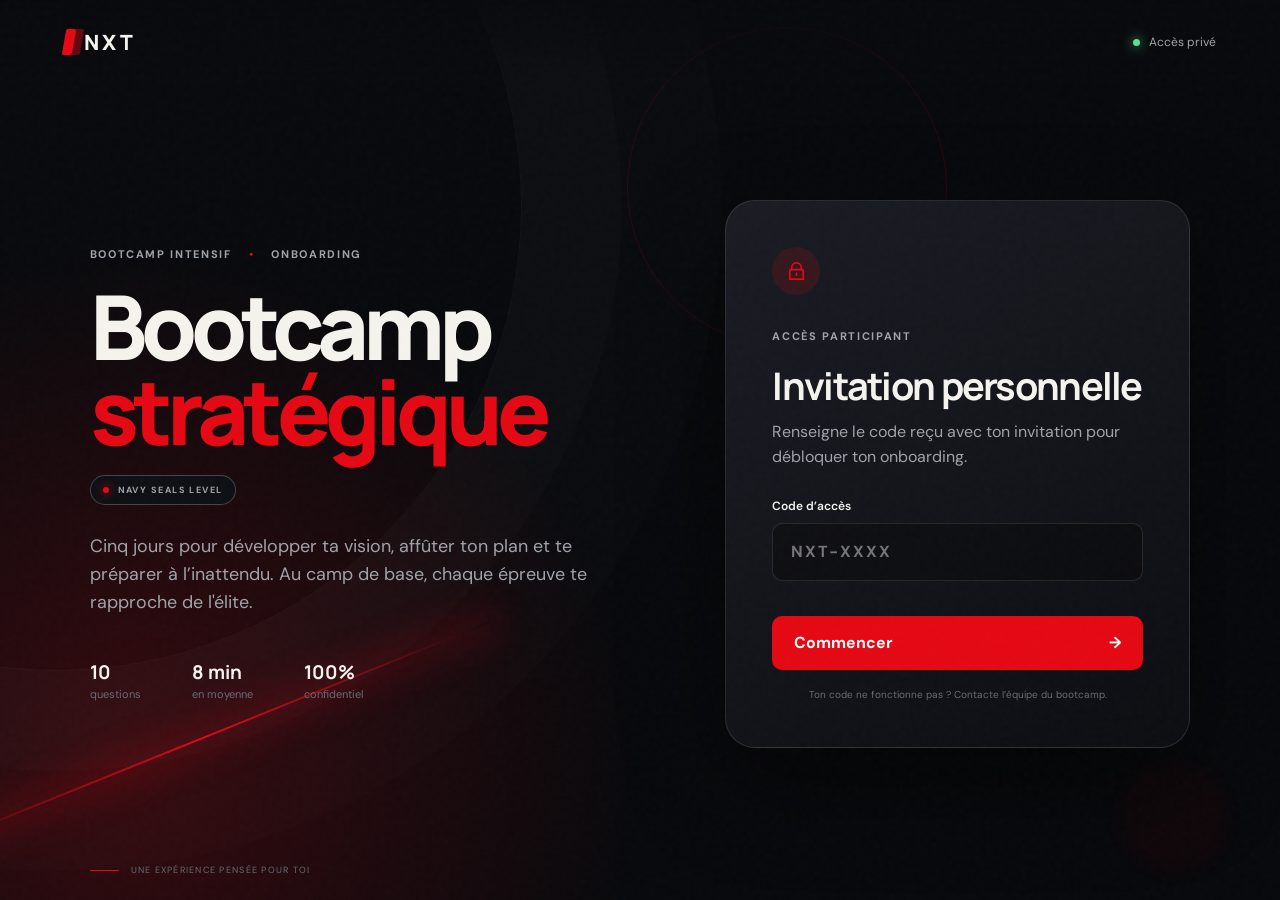
==== index.html @ 2647fe39 "Refresh homepage hero title" ====
<!doctype html>
<html lang="fr">
  <head>
    <meta charset="UTF-8" />
    <meta name="viewport" content="width=device-width, initial-scale=1.0" />
    <meta name="description" content="Onboarding du bootcamp NXT — prépare ton projet avant le grand saut." />
    <meta name="theme-color" content="#08090c" />
    <title>NXT — Bootcamp Onboarding</title>
    <link rel="preconnect" href="https://fonts.googleapis.com" />
    <link rel="preconnect" href="https://fonts.gstatic.com" crossorigin />
    <link href="https://fonts.googleapis.com/css2?family=DM+Sans:wght@400;500;600;700&family=Manrope:wght@600;700;800&display=swap" rel="stylesheet" />
    <link rel="stylesheet" href="styles.css?v=17" />
  </head>
  <body>
    <div class="grain" aria-hidden="true"></div>

    <header class="site-header">
      <a class="brand" href="#home" aria-label="NXT, retour à l’accueil">
        <span class="brand__symbol" aria-hidden="true"></span>
        <span>NXT</span>
      </a>
      <div class="header-status">
        <span class="header-status__dot" aria-hidden="true"></span>
        <span>Accès privé</span>
      </div>
    </header>

    <main>
      <section class="hero" id="home" aria-labelledby="hero-title">
        <div class="hero__halo hero__halo--one" aria-hidden="true"></div>
        <div class="hero__halo hero__halo--two" aria-hidden="true"></div>
        <div class="hero__line" aria-hidden="true"></div>

        <div class="hero__content">
          <div class="hero__copy">
            <p class="eyebrow"><span>Bootcamp intensif</span><span>Onboarding</span></p>
            <h1 id="hero-title">Bootcamp<br /><em>stratégique</em></h1>
            <div class="hero__badge" aria-label="Niveau Navy SEALs">
              <span aria-hidden="true"></span>
              Navy SEALs level
            </div>
            <p class="hero__lead">
              Cinq jours pour développer ta vision, affûter ton plan et te préparer à l’inattendu. Au camp de base, chaque épreuve te rapproche de l'élite.
            </p>
            <div class="hero__facts" aria-label="Informations sur le questionnaire">
              <div><strong id="hero-question-count">10</strong><span>questions</span></div>
              <div><strong>8 min</strong><span>en moyenne</span></div>
              <div><strong>100%</strong><span>confidentiel</span></div>
            </div>
          </div>

          <aside class="access-card">
            <div class="access-card__icon" aria-hidden="true">
              <svg viewBox="0 0 24 24" fill="none">
                <path d="M7 10V8a5 5 0 0 1 10 0v2M6 10h12a1 1 0 0 1 1 1v9H5v-9a1 1 0 0 1 1-1Z" stroke="currentColor" stroke-width="1.7" />
                <path d="M12 14v2" stroke="currentColor" stroke-width="1.7" stroke-linecap="round" />
              </svg>
            </div>
            <p class="eyebrow">Accès participant</p>
            <h2>Invitation personnelle</h2>
            <p>Renseigne le code reçu avec ton invitation pour débloquer ton onboarding.</p>

            <form id="access-form" novalidate>
              <label class="field-label" for="access-code">Code d’accès</label>
              <div class="code-field">
                <input id="access-code" name="code" type="text" autocomplete="one-time-code" placeholder="NXT-XXXX" maxlength="64" required />
                <span class="code-field__check" aria-hidden="true">✓</span>
              </div>
              <p class="field-error" id="access-error" role="alert"></p>
              <button class="button button--primary button--wide" type="submit">
                <span>Commencer</span><span aria-hidden="true">→</span>
              </button>
            </form>
            <p class="access-card__note">Ton code ne fonctionne pas ? Contacte l’équipe du bootcamp.</p>
          </aside>
        </div>

        <div class="hero__footer" aria-hidden="true"><span></span>Une expérience pensée pour toi</div>
      </section>

    </main>

    <script src="app.js?v=10" defer></script>
  </body>
</html>
---- styles.css ----
:root {
  /* PALETTE — modifie uniquement ces tokens pour recolorer tout le site */
  --color-background: #08090c;
  --color-background-soft: #0e1014;
  --color-surface: #15171c;
  --color-surface-raised: #1b1e24;
  --color-surface-glass: rgba(24, 26, 32, 0.82);
  --color-text: #f5f3ee;
  --color-text-muted: #a1a3aa;
  --color-text-dim: #686b73;
  --color-border: rgba(255, 255, 255, 0.11);
  --color-border-strong: rgba(255, 255, 255, 0.22);
  --color-input-background: #111318;
  --color-input-border: #363a43;
  --color-input-border-hover: #505560;
  --color-accent: #e50914;
  --color-accent-bright: #ff2f3a;
  --color-accent-soft: rgba(229, 9, 20, 0.14);
  --color-success: #5be094;
  --color-error: #ff6b73;
  --color-white: #ffffff;
  --color-black: #000000;

  --font-display: "Manrope", "Arial Black", sans-serif;
  --font-body: "DM Sans", Arial, sans-serif;
  --radius-small: 10px;
  --radius-medium: 20px;
  --radius-large: 30px;
  --shadow-card: 0 35px 100px rgba(0, 0, 0, 0.48);
  --ease: 220ms cubic-bezier(0.2, 0.8, 0.2, 1);
}

* { box-sizing: border-box; }
html { scroll-behavior: smooth; background: var(--color-background); color-scheme: dark; }
body { margin: 0; min-width: 320px; min-height: 100vh; overflow-x: hidden; background: var(--color-background); color: var(--color-text); font-family: var(--font-body); -webkit-font-smoothing: antialiased; }
button, input, textarea { font: inherit; }
button { color: inherit; }
[hidden] { display: none !important; }

.grain { position: fixed; inset: 0; z-index: 50; pointer-events: none; opacity: 0.025; background-image: url("data:image/svg+xml,%3Csvg viewBox='0 0 180 180' xmlns='http://www.w3.org/2000/svg'%3E%3Cfilter id='n'%3E%3CfeTurbulence type='fractalNoise' baseFrequency='.85' numOctaves='4' stitchTiles='stitch'/%3E%3C/filter%3E%3Crect width='100%25' height='100%25' filter='url(%23n)' opacity='.85'/%3E%3C/svg%3E"); }

.site-header { position: fixed; z-index: 40; top: 0; left: 0; width: 100%; height: 84px; padding: 0 clamp(22px, 5vw, 72px); display: flex; align-items: center; justify-content: space-between; background: linear-gradient(to bottom, rgba(8, 9, 12, 0.92), transparent); pointer-events: none; }
.site-header > * { pointer-events: auto; }
.brand { display: flex; align-items: center; gap: 10px; color: var(--color-text); text-decoration: none; font: 800 21px/1 var(--font-display); letter-spacing: 0.15em; }
.brand__symbol { width: 10px; height: 26px; display: block; border-radius: 2px; background: var(--color-accent); transform: skew(-10deg); box-shadow: 8px 0 0 rgba(229, 9, 20, 0.4); }
.header-status { display: flex; align-items: center; gap: 9px; color: var(--color-text-muted); font-size: 12px; }
.header-status__dot { width: 7px; height: 7px; border-radius: 50%; background: var(--color-success); box-shadow: 0 0 12px var(--color-success); }

.hero { position: relative; min-height: 100vh; padding: 118px clamp(24px, 7vw, 110px) 70px; display: grid; align-items: center; overflow: hidden; isolation: isolate; background: radial-gradient(circle at 10% 85%, rgba(229, 9, 20, 0.2), transparent 37%), linear-gradient(110deg, #090a0d 0%, var(--color-background) 70%); }
.hero::before { content: ""; position: absolute; z-index: -1; width: min(75vw, 930px); aspect-ratio: 1; left: -32vw; top: -29%; border: 1px solid rgba(255,255,255,.045); border-radius: 50%; box-shadow: 0 0 0 100px rgba(255,255,255,.011), 0 0 0 200px rgba(255,255,255,.007); }
.hero__content { width: 100%; display: grid; grid-template-columns: minmax(0, 1.2fr) minmax(350px, 465px); align-items: center; gap: clamp(48px, 9vw, 150px); }
.hero__copy, .access-card { position: relative; z-index: 2; }
.hero__copy { max-width: 770px; }
.eyebrow { display: flex; align-items: center; gap: 17px; margin: 0 0 22px; color: var(--color-text-muted); font-size: 11px; font-weight: 700; letter-spacing: .15em; text-transform: uppercase; }
.eyebrow span + span::before { content: "•"; margin-right: 17px; color: var(--color-accent); }
h1, h2, h3, p { margin-top: 0; }
.hero h1 { margin-bottom: 27px; font: 800 clamp(54px, 7vw, 102px)/.95 var(--font-display); letter-spacing: -.067em; }
.hero h1 em, .questionnaire__intro h2 em { color: var(--color-accent); font-style: normal; }
.hero__badge { width: fit-content; margin: -5px 0 28px; padding: 8px 12px; display: flex; align-items: center; gap: 9px; border: 1px solid var(--color-border-strong); border-radius: 999px; background: var(--color-background-soft); color: var(--color-text-muted); font-size: 9px; font-weight: 700; letter-spacing: .16em; text-transform: uppercase; }
.hero__badge span { width: 6px; height: 6px; border-radius: 50%; background: var(--color-accent); box-shadow: 0 0 10px var(--color-accent); }
.hero__lead { max-width: 600px; margin-bottom: 46px; color: var(--color-text-muted); font-size: clamp(17px, 1.4vw, 21px); line-height: 1.55; }
.hero__facts { display: flex; gap: clamp(28px, 4vw, 60px); }
.hero__facts div { display: grid; gap: 5px; }
.hero__facts strong { font: 700 19px/1 var(--font-display); }
.hero__facts span { color: var(--color-text-dim); font-size: 11px; }
.hero__line { position: absolute; z-index: -1; left: -8%; bottom: 18%; width: 48vw; height: 2px; background: linear-gradient(90deg, transparent, var(--color-accent), transparent); transform: rotate(-22deg); box-shadow: 0 0 38px 8px rgba(229, 9, 20, .28); }
.hero__halo { position: absolute; z-index: -1; border-radius: 50%; pointer-events: none; }
.hero__halo--one { width: 320px; height: 320px; right: 26%; top: 3%; border: 1px solid rgba(229,9,20,.14); }
.hero__halo--two { width: 110px; height: 110px; right: 4%; bottom: 3%; background: rgba(229,9,20,.04); filter: blur(8px); }
.hero__footer { position: absolute; bottom: 24px; left: clamp(24px, 7vw, 110px); display: flex; align-items: center; gap: 12px; color: var(--color-text-dim); font-size: 9px; letter-spacing: .14em; text-transform: uppercase; }
.hero__footer span { width: 29px; height: 1px; background: var(--color-accent); }

.access-card { padding: clamp(30px, 4vw, 46px); border: 1px solid var(--color-border); border-radius: var(--radius-large); background: linear-gradient(145deg, rgba(29,31,38,.91), rgba(14,15,19,.89)); box-shadow: var(--shadow-card); backdrop-filter: blur(22px); }
.access-card__icon { width: 48px; height: 48px; margin-bottom: 34px; display: grid; place-items: center; border-radius: 50%; color: var(--color-accent); background: var(--color-accent-soft); }
.access-card__icon svg { width: 23px; }
.access-card h2 { margin-bottom: 13px; font: 700 clamp(28px, 3vw, 38px)/1.1 var(--font-display); letter-spacing: -.045em; }
.access-card > p:not(.eyebrow, .access-card__note) { margin-bottom: 28px; color: var(--color-text-muted); line-height: 1.55; }
.access-card__note { margin: 18px 0 0; color: var(--color-text-dim); font-size: 10px; text-align: center; }
.field-label { display: block; margin-bottom: 9px; color: var(--color-text); font-size: 12px; font-weight: 600; }
.code-field { position: relative; }
.code-field input { width: 100%; height: 58px; padding: 0 52px 0 18px; border: 1px solid var(--color-border); outline: 0; border-radius: var(--radius-small); background: rgba(0,0,0,.24); color: var(--color-text); font-weight: 700; letter-spacing: .12em; text-transform: uppercase; transition: border var(--ease), box-shadow var(--ease); }
.code-field input:focus { border-color: var(--color-border-strong); box-shadow: 0 0 0 4px rgba(255,255,255,.035); }
.code-field input.is-valid { border-color: var(--color-success); }
.code-field input.is-invalid { border-color: var(--color-error); }
.code-field__check { position: absolute; right: 18px; top: 18px; color: var(--color-success); opacity: 0; transition: opacity var(--ease); }
.code-field input.is-valid + .code-field__check { opacity: 1; }
.field-error { min-height: 19px; margin: 7px 0 9px; color: var(--color-error); font-size: 11px; }
.field-error.is-success { color: var(--color-success); }

.button { min-height: 54px; padding: 0 22px; display: inline-flex; align-items: center; justify-content: center; gap: 36px; border: 0; border-radius: var(--radius-small); cursor: pointer; color: inherit; text-decoration: none; font-weight: 700; transition: background var(--ease), transform var(--ease), opacity var(--ease); }
.button:hover { transform: translateY(-2px); }
.button:active { transform: translateY(0); }
.button:disabled { cursor: wait; opacity: .58; transform: none; }
.button--primary { background: var(--color-accent); color: var(--color-white); }
.button--primary:hover { background: var(--color-accent-bright); }
.button--wide { width: 100%; justify-content: space-between; }
.button--ghost { border: 1px solid var(--color-border); background: transparent; }
.button--ghost:hover { background: var(--color-surface-raised); }

.questionnaire { display: grid; grid-template-columns: minmax(330px, 34%) 1fr; align-items: stretch; border-top: 1px solid var(--color-border); background: var(--color-background); }
.questionnaire-page .questionnaire { padding-top: 84px; border-top: 0; }
.questionnaire__rail { padding: clamp(78px, 8vw, 118px) clamp(34px, 6vw, 88px); border-right: 1px solid var(--color-border); background: radial-gradient(circle at 0 4%, rgba(229,9,20,.3), transparent 38%), var(--color-background-soft); }
.rail-sticky { position: sticky; top: 104px; }
.rail-sticky h1, .rail-sticky h2 { margin-bottom: 23px; font: 800 clamp(42px, 4.8vw, 69px)/1 var(--font-display); letter-spacing: -.06em; }
.rail-sticky__intro { max-width: 400px; color: var(--color-text-muted); line-height: 1.65; }
.progress-block { margin: 52px 0; }
.progress-block__meta { display: flex; justify-content: space-between; color: var(--color-text-muted); font-size: 11px; }
.progress-block__meta strong { color: var(--color-text); }
.progress-track { height: 2px; margin: 18px 0 10px; overflow: hidden; background: var(--color-border); }
.progress-track span { display: block; width: 0; height: 100%; background: var(--color-accent); transition: width 400ms ease; }
.progress-block small { color: var(--color-text-dim); }
blockquote { max-width: 340px; margin: 0; padding-top: 28px; border-top: 1px solid var(--color-border); color: var(--color-text); font: 600 14px/1.55 var(--font-display); }
blockquote::first-letter { color: var(--color-accent); }

.questionnaire__content { min-width: 0; padding: clamp(78px, 8vw, 118px) clamp(28px, 8vw, 118px) 120px; }
.questionnaire__intro { max-width: 800px; margin-bottom: clamp(74px, 9vw, 125px); }
.questionnaire__intro h2 { margin-bottom: 22px; font: 800 clamp(43px, 5vw, 72px)/1.04 var(--font-display); letter-spacing: -.06em; }
.questionnaire__intro > p:not(.eyebrow) { max-width: 660px; margin: 0; color: var(--color-text-muted); font-size: 17px; line-height: 1.66; }
.question-form, .question-list { display: grid; gap: 0; }
.question-card { padding: 12px 0 clamp(74px, 9vw, 118px); margin-bottom: clamp(68px, 8vw, 108px); border: 0; border-bottom: 1px solid var(--color-border); border-radius: 0; background: transparent; box-shadow: none; transition: border var(--ease), transform var(--ease); }
.question-card:focus-within { border-bottom-color: rgba(229,9,20,.55); }
.question-card.is-invalid { border-bottom-color: var(--color-error); animation: shake 280ms ease; }
@keyframes shake { 25% { transform: translateX(-5px); } 75% { transform: translateX(5px); } }
.question-card__header { margin-bottom: 18px; display: flex; align-items: center; justify-content: space-between; }
.question-number { color: var(--color-accent); font: 700 12px/1 var(--font-display); letter-spacing: .14em; }
.question-state { width: 25px; height: 25px; display: grid; place-items: center; border-radius: 50%; background: rgba(91,224,148,.1); color: var(--color-success); font-size: 11px; opacity: 0; transform: scale(.7); transition: opacity var(--ease), transform var(--ease); }
.question-card.is-complete .question-state { opacity: 1; transform: scale(1); }
.question-title { display: block; max-width: 780px; margin-bottom: 11px; color: var(--color-text); font: 700 clamp(25px, 3vw, 37px)/1.18 var(--font-display); letter-spacing: -.042em; }
.question-helper { margin-bottom: 24px; color: var(--color-text-muted); font-size: 13px; line-height: 1.55; }
.answer-input { width: 100%; min-height: 120px; padding: 18px 0; resize: vertical; border: 0; border-bottom: 1px solid var(--color-border-strong); outline: 0; background: transparent; color: var(--color-text); font-size: clamp(17px, 1.8vw, 22px); line-height: 1.5; transition: border var(--ease); }
.answer-input::placeholder { color: var(--color-text-dim); }
.answer-input:focus { border-color: var(--color-accent); }
.answer-meta { min-height: 21px; margin-top: 8px; display: flex; justify-content: space-between; gap: 20px; color: var(--color-text-dim); font-size: 10px; }
.answer-error { color: var(--color-error); }
.character-count { margin-left: auto; white-space: nowrap; }

.submit-card { margin-top: 6px; padding: clamp(50px, 6vw, 78px) 0 0; display: flex; align-items: flex-end; justify-content: space-between; gap: 42px; border-top: 1px solid var(--color-border); background: transparent; }
.submit-card h3 { margin-bottom: 10px; font: 700 clamp(28px, 3.2vw, 42px)/1.12 var(--font-display); letter-spacing: -.045em; }
.submit-card > div > p:not(.eyebrow) { max-width: 500px; margin: 0; color: var(--color-text-muted); line-height: 1.55; }
.submit-card .button { flex: 0 0 auto; }
.submit-error { min-height: 20px; margin: -8px 0 0; color: var(--color-error); font-size: 12px; }
.loading-state { min-height: 250px; display: grid; place-items: center; align-content: center; gap: 16px; color: var(--color-text-muted); }
.loading-state span { width: 34px; height: 34px; border: 2px solid var(--color-border); border-top-color: var(--color-accent); border-radius: 50%; animation: spin 800ms linear infinite; }
.loading-state p { margin: 0; font-size: 12px; }
@keyframes spin { to { transform: rotate(360deg); } }

/* Questionnaire simple : une question, puis son champ bordé */
.questionnaire--simple { display: block; min-height: 100vh; }
.questionnaire--simple .questionnaire__content { width: min(860px, 100%); margin: 0 auto; padding: clamp(80px, 10vw, 130px) 24px 110px; }
.simple-progress { margin-bottom: clamp(72px, 10vw, 110px); }
.simple-progress h1 { margin: 0 0 16px; font: 700 clamp(34px, 4vw, 48px)/1.1 var(--font-display); letter-spacing: -.045em; }
.simple-progress > p { max-width: 650px; margin: 0; color: var(--color-text-muted); font-size: 15px; line-height: 1.6; }
.simple-progress > div { display: flex; justify-content: space-between; color: var(--color-text-muted); font-size: 11px; }
.simple-progress .progress-track { display: block; margin-top: 15px; }
.questionnaire--simple .question-card { padding: 0; margin: 0 0 clamp(54px, 7vw, 76px); border: 0; }
.questionnaire--simple .question-card:focus-within { border: 0; }
.questionnaire--simple .question-title { margin-bottom: 18px; font-size: clamp(22px, 2.5vw, 30px); line-height: 1.25; }
.questionnaire--simple .question-helper { max-width: 680px; margin: -8px 0 18px; color: var(--color-text-muted); font-size: 14px; line-height: 1.55; }
.questionnaire--simple .answer-input { min-height: 150px; padding: 18px; border: 1px solid var(--color-input-border); border-radius: var(--radius-small); background: var(--color-input-background); font-size: 17px; transition: border-color var(--ease), background var(--ease), box-shadow var(--ease); }
.questionnaire--simple .answer-input:hover { border-color: var(--color-input-border-hover); }
.questionnaire--simple .answer-input:focus { border-color: var(--color-accent); box-shadow: 0 0 0 3px var(--color-accent-soft); }
.questionnaire--simple .question-card.is-complete .answer-input { border-color: rgba(91,224,148,.38); }
.questionnaire--simple .question-card.is-invalid .answer-input { border-color: var(--color-error); }
.questionnaire--simple .answer-error { display: block; min-height: 18px; margin-top: 7px; color: var(--color-error); font-size: 11px; }
.simple-submit { padding-top: 12px; display: flex; justify-content: space-between; gap: 14px; }
.simple-submit .button { justify-content: space-between; }
.simple-submit .button--primary { min-width: 245px; }
.save-status { min-height: 18px; margin: 12px 0 0; color: var(--color-success); font-size: 12px; }

.success { min-height: 100vh; padding: 120px 24px 70px; display: grid; place-items: center; text-align: center; background: radial-gradient(circle at 50% 45%, rgba(229,9,20,.18), transparent 35%), var(--color-background); }
.success__content { width: min(680px, 100%); }
.success__content > .eyebrow { justify-content: center; }
.success__check { width: 100px; height: 100px; margin: 0 auto 34px; display: grid; place-items: center; border: 1px solid rgba(229,9,20,.5); border-radius: 50%; box-shadow: 0 0 55px rgba(229,9,20,.2), inset 0 0 30px rgba(229,9,20,.08); }
.success__check span { width: 52px; height: 52px; display: grid; place-items: center; border-radius: 50%; background: var(--color-accent); font-size: 24px; }
.success h2 { margin-bottom: 20px; font: 800 clamp(52px, 7vw, 88px)/1 var(--font-display); letter-spacing: -.065em; }
.success__content > p:not(.eyebrow) { max-width: 580px; margin: 0 auto 34px; color: var(--color-text-muted); font-size: 17px; line-height: 1.65; }
.success__meta { width: min(480px, 100%); margin: 0 auto 34px; padding: 20px; display: grid; grid-template-columns: 1fr 1fr; border: 1px solid var(--color-border); border-radius: var(--radius-medium); background: var(--color-surface-glass); }
.success__meta div { display: grid; gap: 7px; }
.success__meta div + div { border-left: 1px solid var(--color-border); }
.success__meta span { color: var(--color-text-dim); font-size: 10px; letter-spacing: .1em; text-transform: uppercase; }
.success__meta strong { font-size: 14px; }

/* Page éditoriale post-questionnaire */
.experience-page { background: #07080a; }
.experience-header { background: linear-gradient(to bottom, rgba(7,8,10,.94), transparent); }
.experience { overflow: hidden; }
.experience-hero { position: relative; min-height: 100vh; padding: 130px clamp(24px, 9vw, 145px) 90px; display: flex; align-items: center; isolation: isolate; background: radial-gradient(circle at 78% 28%, rgba(229,9,20,.12), transparent 25%), linear-gradient(125deg, #0b0d11 0%, #07080a 58%, #100809 100%); }
.experience-grid { position: absolute; z-index: -2; inset: 0; opacity: .2; background-image: linear-gradient(rgba(255,255,255,.04) 1px, transparent 1px), linear-gradient(90deg, rgba(255,255,255,.04) 1px, transparent 1px); background-size: 72px 72px; mask-image: linear-gradient(to bottom, black, transparent 90%); }
.experience-orb { position: absolute; z-index: -1; border-radius: 50%; filter: blur(2px); animation: float-orb 9s ease-in-out infinite alternate; }
.experience-orb--one { width: min(50vw, 700px); height: min(50vw, 700px); right: -10%; top: 3%; border: 1px solid rgba(229,9,20,.25); box-shadow: inset 0 0 120px rgba(229,9,20,.08), 0 0 120px rgba(229,9,20,.06); }
.experience-orb--two { width: 230px; height: 230px; right: 33%; bottom: 8%; background: radial-gradient(circle at 35% 30%, rgba(255,255,255,.09), rgba(229,9,20,.11) 45%, transparent 70%); filter: blur(12px); animation-delay: -3s; }
@keyframes float-orb { from { transform: translate3d(0,-10px,0) scale(.98); } to { transform: translate3d(-22px,24px,0) scale(1.04); } }
.experience-hero__content { position: relative; z-index: 2; max-width: 950px; }
.experience-hero h1 { margin: 0 0 34px; font: 800 clamp(68px, 10vw, 150px)/.85 var(--font-display); letter-spacing: -.078em; }
.experience-hero h1 em { color: var(--color-accent); font-style: normal; }
.experience-hero__content > p:last-child { max-width: 580px; margin: 0; color: var(--color-text-muted); font-size: clamp(17px, 1.6vw, 22px); line-height: 1.6; }
.experience-scroll { position: absolute; bottom: 34px; left: clamp(24px, 9vw, 145px); display: flex; align-items: center; gap: 13px; color: var(--color-text-dim); font-size: 9px; letter-spacing: .15em; text-transform: uppercase; }
.experience-scroll span { width: 34px; height: 1px; background: var(--color-accent); }

.story-section { padding: clamp(100px, 13vw, 190px) clamp(24px, 9vw, 145px); display: grid; grid-template-columns: minmax(180px, .6fr) minmax(0, 1.45fr); gap: clamp(50px, 10vw, 170px); background: var(--color-background); }
.story-kicker { padding-top: 13px; color: var(--color-accent); font-size: 11px; font-weight: 700; letter-spacing: .16em; text-transform: uppercase; }
.story-copy { max-width: 820px; }
.story-copy p { color: var(--color-text-muted); font-size: clamp(17px, 1.6vw, 21px); line-height: 1.75; }
.story-copy .story-lead { color: var(--color-text); font: 600 clamp(29px, 3.3vw, 49px)/1.28 var(--font-display); letter-spacing: -.04em; }

.criteria-section, .outcomes-section { position: relative; padding: clamp(100px, 13vw, 190px) clamp(24px, 9vw, 145px); background: linear-gradient(135deg, #0d0f13, #090a0d); isolation: isolate; }
.criteria-section { display: grid; grid-template-columns: minmax(280px, .82fr) minmax(0, 1.18fr); align-items: center; gap: clamp(50px, 9vw, 145px); }
.criteria-glow { position: absolute; z-index: -1; width: 600px; height: 600px; left: -180px; top: 5%; border-radius: 50%; background: rgba(229,9,20,.12); filter: blur(110px); }
.section-heading h2 { margin: 0; font: 800 clamp(47px, 6vw, 86px)/.98 var(--font-display); letter-spacing: -.065em; }
.criteria-list { display: grid; gap: 14px; perspective: 900px; }
.glass-row { min-height: 125px; padding: 28px 32px; display: grid; grid-template-columns: 50px 1fr; align-items: center; gap: 20px; border: 1px solid rgba(255,255,255,.13); border-radius: 20px; background: linear-gradient(135deg, rgba(255,255,255,.08), rgba(255,255,255,.025)); box-shadow: inset 0 1px 0 rgba(255,255,255,.08), 0 24px 70px rgba(0,0,0,.22); backdrop-filter: blur(20px); transition: transform 350ms ease, border 350ms ease, background 350ms ease; }
.glass-row:hover { transform: translateX(-8px) rotateY(-1deg); border-color: rgba(229,9,20,.45); background: linear-gradient(135deg, rgba(229,9,20,.1), rgba(255,255,255,.035)); }
.glass-row > span, .outcome-card > span { color: var(--color-accent); font: 700 11px/1 var(--font-display); letter-spacing: .13em; }
.glass-row p { margin: 0; color: var(--color-text-muted); font-size: clamp(17px, 1.6vw, 21px); line-height: 1.5; }
.glass-row strong { color: var(--color-text); }

.intensity-section { padding: clamp(100px, 13vw, 190px) clamp(24px, 9vw, 145px); display: grid; grid-template-columns: minmax(300px, .8fr) minmax(0, 1.2fr); align-items: center; gap: clamp(60px, 10vw, 160px); background: radial-gradient(circle at 15% 50%, rgba(229,9,20,.14), transparent 29%), var(--color-background); }
.intensity-number { display: flex; align-items: flex-end; justify-content: center; }
.intensity-number strong { color: var(--color-text); font: 800 clamp(190px, 27vw, 390px)/.68 var(--font-display); letter-spacing: -.12em; text-shadow: 0 0 100px rgba(229,9,20,.22); }
.intensity-number span { margin: 0 0 -4px 18px; color: var(--color-accent); font: 700 clamp(26px, 3vw, 45px)/1 var(--font-display); }
.intensity-copy h2 { margin-bottom: 27px; font: 700 clamp(39px, 4.5vw, 65px)/1.08 var(--font-display); letter-spacing: -.055em; }
.intensity-copy > p:not(.eyebrow) { max-width: 720px; color: var(--color-text-muted); font-size: 17px; line-height: 1.72; }

.focus-strip { padding: 31px clamp(24px, 7vw, 105px); display: flex; align-items: center; justify-content: center; gap: clamp(18px, 4vw, 65px); border-top: 1px solid var(--color-border); border-bottom: 1px solid var(--color-border); background: var(--color-background-soft); color: var(--color-text); font: 600 clamp(15px, 1.6vw, 21px)/1 var(--font-display); white-space: nowrap; }
.focus-strip i { width: 5px; height: 5px; border-radius: 50%; background: var(--color-accent); box-shadow: 0 0 14px var(--color-accent); }

.story-section--method { background: linear-gradient(180deg, var(--color-background), #0d0e12); }
.confidentiality-section { padding: clamp(90px, 12vw, 170px) clamp(24px, 12vw, 190px); background: #0d0e12; }
.confidentiality-card { position: relative; overflow: hidden; padding: clamp(40px, 7vw, 100px); border: 1px solid rgba(255,255,255,.15); border-radius: 34px; background: radial-gradient(circle at 90% 10%, rgba(229,9,20,.2), transparent 35%), linear-gradient(135deg, rgba(255,255,255,.08), rgba(255,255,255,.025)); box-shadow: inset 0 1px 0 rgba(255,255,255,.1), 0 40px 110px rgba(0,0,0,.33); backdrop-filter: blur(28px); }
.confidentiality-card::after { content: ""; position: absolute; width: 360px; height: 360px; right: -120px; bottom: -170px; border: 1px solid rgba(229,9,20,.3); border-radius: 50%; box-shadow: 0 0 0 70px rgba(229,9,20,.025); }
.confidentiality-card__icon { width: 54px; height: 54px; margin-bottom: 43px; display: grid; place-items: center; border-radius: 50%; background: var(--color-accent-soft); color: var(--color-accent); }
.confidentiality-card__icon svg { width: 25px; }
.confidentiality-card h2 { position: relative; z-index: 1; max-width: 900px; margin-bottom: 30px; font: 700 clamp(42px, 5.6vw, 80px)/1.04 var(--font-display); letter-spacing: -.06em; }
.confidentiality-card h2 em { color: var(--color-accent); font-style: normal; }
.confidentiality-card > p:not(.eyebrow) { position: relative; z-index: 1; max-width: 780px; color: var(--color-text-muted); font-size: 17px; line-height: 1.72; }

.outcomes-section { background: var(--color-background); }
.outcomes-section > .section-heading { margin-bottom: clamp(60px, 9vw, 115px); }
.outcomes-grid { display: grid; grid-template-columns: repeat(2, 1fr); border-top: 1px solid var(--color-border); border-left: 1px solid var(--color-border); }
.outcome-card { min-height: 330px; padding: clamp(32px, 5vw, 66px); border-right: 1px solid var(--color-border); border-bottom: 1px solid var(--color-border); background: linear-gradient(145deg, rgba(255,255,255,.025), transparent); transition: background 350ms ease; }
.outcome-card:hover { background: linear-gradient(145deg, rgba(229,9,20,.09), rgba(255,255,255,.02)); }
.outcome-card h3 { max-width: 450px; margin: 50px 0 15px; font: 700 clamp(25px, 2.6vw, 38px)/1.15 var(--font-display); letter-spacing: -.04em; }
.outcome-card p { max-width: 500px; color: var(--color-text-muted); line-height: 1.65; }

.experience-final { min-height: 88vh; padding: 120px 24px; display: grid; place-items: center; text-align: center; background: radial-gradient(circle at 50% 55%, rgba(229,9,20,.2), transparent 35%), #07080a; }
.experience-final .eyebrow { justify-content: center; }
.experience-final h2 { margin: 0 0 45px; font: 800 clamp(58px, 9vw, 130px)/.92 var(--font-display); letter-spacing: -.075em; }
.experience-final .button { min-width: 220px; }

.reveal { opacity: 0; transform: translateY(28px); transition: opacity 850ms cubic-bezier(.2,.8,.2,1), transform 850ms cubic-bezier(.2,.8,.2,1); }
.reveal.is-visible { opacity: 1; transform: translateY(0); }

@media (max-width: 920px) {
  .hero__content { grid-template-columns: 1fr; }
  .hero__copy { margin: 0 auto; text-align: center; }
  .hero__lead { margin-left: auto; margin-right: auto; }
  .hero__facts { justify-content: center; }
  .access-card { width: min(500px, 100%); margin: 0 auto; }
  .hero__footer { display: none; }
  .questionnaire { grid-template-columns: 1fr; }
  .questionnaire__rail { padding: 80px clamp(28px, 8vw, 78px) 50px; border-right: 0; border-bottom: 1px solid var(--color-border); }
  .rail-sticky { position: static; }
  .rail-sticky h1 br, .rail-sticky h2 br { display: none; }
  .progress-block { margin: 34px 0 0; }
  blockquote { display: none; }
  .story-section, .criteria-section, .intensity-section { grid-template-columns: 1fr; }
  .story-kicker { padding: 0; }
  .criteria-section { align-items: start; }
  .intensity-number { justify-content: flex-start; margin-bottom: 30px; }
  .intensity-number strong { font-size: 240px; }
}

@media (max-width: 560px) {
  .site-header { height: 70px; padding: 0 20px; }
  .header-status span:last-child { display: none; }
  .hero { padding: 104px 20px 46px; }
  .hero__content { gap: 36px; }
  .hero h1 { font-size: 48px; }
  .hero__lead { margin-bottom: 30px; font-size: 16px; }
  .hero__facts { gap: 23px; }
  .hero__facts div:last-child { display: none; }
  .access-card { padding: 28px 22px; border-radius: 22px; }
  .access-card__icon { margin-bottom: 24px; }
  .questionnaire__rail { padding: 64px 20px 40px; }
  .rail-sticky h1, .rail-sticky h2 { font-size: 40px; }
  .questionnaire__content { padding: 58px 20px 80px; }
  .questionnaire__intro { margin-bottom: 58px; }
  .questionnaire__intro h2 { font-size: 41px; }
  .question-card { padding: 8px 0 64px; margin-bottom: 58px; }
  .question-title { font-size: 27px; }
  .answer-input { min-height: 105px; }
  .submit-card { align-items: stretch; flex-direction: column; }
  .submit-card .button { width: 100%; justify-content: space-between; }
  .success__meta { grid-template-columns: 1fr; gap: 18px; }
  .success__meta div + div { padding-top: 18px; border-top: 1px solid var(--color-border); border-left: 0; }
  .questionnaire--simple .questionnaire__content { padding: 64px 20px 80px; }
  .simple-progress { margin-bottom: 70px; }
  .questionnaire--simple .question-card { padding: 0; margin-bottom: 54px; }
  .questionnaire--simple .question-title { font-size: 22px; }
  .questionnaire--simple .answer-input { min-height: 135px; }
  .simple-submit { flex-direction: column; }
  .simple-submit .button { width: 100%; }
  .experience-hero { padding: 115px 20px 80px; }
  .experience-hero h1 { font-size: 67px; }
  .experience-orb--one { width: 520px; height: 520px; right: -65%; top: 9%; }
  .story-section, .criteria-section, .intensity-section, .outcomes-section { padding: 90px 20px; }
  .story-section, .criteria-section, .intensity-section { gap: 45px; }
  .story-copy .story-lead { font-size: 29px; }
  .section-heading h2 { font-size: 48px; }
  .glass-row { min-height: 110px; padding: 23px 20px; grid-template-columns: 36px 1fr; }
  .intensity-number { justify-content: flex-start; }
  .intensity-number strong { font-size: 180px; }
  .intensity-number span { font-size: 29px; }
  .intensity-copy h2 { font-size: 40px; }
  .focus-strip { overflow: hidden; justify-content: flex-start; gap: 17px; }
  .confidentiality-section { padding: 80px 20px; }
  .confidentiality-card { padding: 38px 25px; border-radius: 24px; }
  .confidentiality-card h2 { font-size: 40px; }
  .outcomes-grid { grid-template-columns: 1fr; }
  .outcome-card { min-height: 290px; }
  .experience-final h2 { font-size: 58px; }
}

/* Variante éditoriale sobre de la présentation */
.experience-page { background: var(--color-background); }
.experience-page .experience-header { border-bottom: 0; background: linear-gradient(to bottom, rgba(8,9,12,.94), transparent); backdrop-filter: none; }
.experience-page .experience-hero { min-height: 78vh; padding: 170px max(24px, calc((100vw - 1080px) / 2)) 110px; background: var(--color-background); }
.experience-page .experience-grid,
.experience-page .experience-orb,
.experience-page .experience-scroll,
.experience-page .criteria-glow { display: none; }
.experience-page .experience-hero__content { max-width: 880px; }
.experience-page .experience-hero h1 { margin-bottom: 30px; font-size: clamp(62px, 8vw, 105px); line-height: .94; letter-spacing: -.065em; }
.experience-page .experience-hero__content > p:last-child { max-width: 650px; font-size: 19px; }
.experience-page .story-section,
.experience-page .criteria-section,
.experience-page .intensity-section,
.experience-page .confidentiality-section,
.experience-page .outcomes-section { padding: clamp(90px, 10vw, 140px) max(24px, calc((100vw - 1080px) / 2)); background: var(--color-background); border-top: 1px solid var(--color-border); }
.experience-page .story-section { grid-template-columns: 180px minmax(0, 760px); justify-content: space-between; gap: 70px; }
.experience-page .story-copy .story-lead { font-size: clamp(27px, 3vw, 39px); line-height: 1.35; }
.experience-page .story-copy p { font-size: 18px; line-height: 1.75; }
.experience-page .criteria-section { display: block; }
.experience-page .section-heading { margin-bottom: 70px; }
.experience-page .section-heading h2 { font-size: clamp(43px, 5vw, 66px); line-height: 1.03; }
.experience-page .criteria-list { gap: 0; border-top: 1px solid var(--color-border); }
.experience-page .glass-row { min-height: auto; padding: 30px 0; grid-template-columns: 70px 1fr; border: 0; border-bottom: 1px solid var(--color-border); border-radius: 0; background: transparent; box-shadow: none; backdrop-filter: none; }
.experience-page .glass-row:hover { transform: none; border-color: var(--color-border); background: transparent; }
.experience-page .glass-row p { font-size: 19px; }
.experience-page .intensity-section { grid-template-columns: 240px minmax(0, 720px); justify-content: space-between; gap: 80px; }
.experience-page .intensity-number { justify-content: flex-start; align-items: baseline; }
.experience-page .intensity-number strong { font-size: 170px; line-height: .8; text-shadow: none; }
.experience-page .intensity-number span { margin: 0 0 0 12px; font-size: 27px; }
.experience-page .intensity-copy h2 { font-size: clamp(38px, 4vw, 54px); }
.experience-page .focus-strip { padding: 28px 24px; background: var(--color-background-soft); }
.experience-page .confidentiality-card { padding: 0; overflow: visible; border: 0; border-radius: 0; background: transparent; box-shadow: none; backdrop-filter: none; }
.experience-page .confidentiality-card::after { display: none; }
.experience-page .confidentiality-card__icon { margin-bottom: 34px; border: 1px solid var(--color-border); background: transparent; }
.experience-page .confidentiality-card h2 { max-width: 800px; font-size: clamp(40px, 5vw, 64px); }
.experience-page .outcomes-section > .section-heading { margin-bottom: 70px; }
.experience-page .outcomes-grid { border-left: 0; }
.experience-page .outcome-card { min-height: 280px; padding: 48px 48px 48px 0; background: transparent; }
.experience-page .outcome-card:nth-child(2n) { padding-left: 48px; }
.experience-page .outcome-card:hover { background: transparent; }
.experience-page .outcome-card h3 { margin-top: 36px; font-size: clamp(24px, 2.4vw, 32px); }
.experience-page .experience-final { min-height: 65vh; border-top: 1px solid var(--color-border); background: var(--color-background); }
.experience-page .experience-final h2 { font-size: clamp(48px, 7vw, 86px); line-height: 1; }
.experience-page .reveal { transform: translateY(12px); transition-duration: 600ms; }
.experience-page .story-section,
.experience-page .criteria-section,
.experience-page .intensity-section,
.experience-page .confidentiality-section,
.experience-page .outcomes-section,
.experience-page .experience-final { border: 0; }
.experience-page .criteria-list { border: 0; }
.experience-page .glass-row { margin-bottom: 18px; padding: 20px 0; border: 0; border-radius: 0; background: transparent; }
.experience-page .glass-row:hover { border: 0; background: transparent; }
.experience-page .focus-strip { border: 0; background: var(--color-background); }
.experience-page .outcomes-grid { gap: 24px 70px; border: 0; }
.experience-page .outcome-card,
.experience-page .outcome-card:nth-child(2n) { padding: 28px 0; border: 0; }

@media (max-width: 920px) {
  .experience-page .story-section,
  .experience-page .intensity-section { grid-template-columns: 1fr; gap: 45px; }
  .experience-page .intensity-number strong { font-size: 140px; }
}

@media (max-width: 560px) {
  .experience-page .experience-hero { min-height: 70vh; padding: 130px 20px 80px; }
  .experience-page .experience-hero h1 { font-size: 58px; }
  .experience-page .story-section,
  .experience-page .criteria-section,
  .experience-page .intensity-section,
  .experience-page .confidentiality-section,
  .experience-page .outcomes-section { padding: 78px 20px; }
  .experience-page .section-heading { margin-bottom: 50px; }
  .experience-page .glass-row { grid-template-columns: 42px 1fr; padding: 25px 0; }
  .experience-page .outcomes-grid { grid-template-columns: 1fr; }
  .experience-page .outcome-card,
  .experience-page .outcome-card:nth-child(2n) { min-height: auto; padding: 42px 0; border-right: 0; }
  .experience-page .experience-final { min-height: 58vh; padding: 90px 20px; }
  .experience-page .experience-final h2 { font-size: 48px; }
}

/* Présentation premium et institutionnelle */
.briefing-page { background: var(--color-background); }
.briefing-header { background: linear-gradient(to bottom, rgba(8,9,12,.96), rgba(8,9,12,.72), transparent); }
.briefing { overflow: hidden; background: radial-gradient(circle at 75% 5%, rgba(229,9,20,.07), transparent 22%), var(--color-background); }
.briefing-container { width: min(1120px, calc(100% - 48px)); margin-inline: auto; }
.briefing-label, .briefing-section-label { margin: 0 0 22px; color: var(--color-accent); font-size: 10px; font-weight: 700; letter-spacing: .17em; text-transform: uppercase; }

.briefing-hero { width: min(1220px, calc(100% - 48px)); min-height: 92vh; margin: 0 auto; padding: 150px 0 100px; display: grid; grid-template-columns: minmax(0, 1fr) 290px; align-items: center; gap: clamp(70px, 10vw, 150px); }
.briefing-hero__copy { max-width: 880px; }
.briefing-hero h1 { margin: 0 0 34px; font: 700 clamp(62px, 8.2vw, 116px)/.94 var(--font-display); letter-spacing: -.07em; }
.briefing-hero h1 em { color: var(--color-accent); font-style: normal; }
.briefing-hero__lead { max-width: 660px; margin: 0; color: var(--color-text-muted); font-size: clamp(17px, 1.5vw, 21px); line-height: 1.65; }
.briefing-meta { padding: 10px 0; }
.briefing-meta div { padding: 22px 0; display: grid; gap: 7px; }
.briefing-meta span { color: var(--color-text-dim); font-size: 10px; letter-spacing: .13em; text-transform: uppercase; }
.briefing-meta strong { font: 600 20px/1.2 var(--font-display); }

.briefing-intro, .briefing-method { padding: clamp(90px, 11vw, 150px) 0; display: grid; grid-template-columns: 190px minmax(0, 770px); justify-content: space-between; gap: 70px; }
.briefing-prose p { color: var(--color-text-muted); font-size: 18px; line-height: 1.78; }
.briefing-prose__lead { color: var(--color-text) !important; font: 600 clamp(28px, 3vw, 40px)/1.36 var(--font-display) !important; letter-spacing: -.035em; }

.briefing-statement { min-height: 380px; padding: 80px clamp(35px, 7vw, 90px); display: flex; flex-direction: column; justify-content: center; border-radius: 28px; background: linear-gradient(135deg, #17191f, #101216); box-shadow: inset 0 1px 0 rgba(255,255,255,.07), 0 35px 90px rgba(0,0,0,.22); }
.briefing-statement p { margin: 0 0 6px; color: var(--color-text-muted); font: 600 clamp(25px, 3vw, 40px)/1.2 var(--font-display); letter-spacing: -.035em; }
.briefing-statement strong { color: var(--color-text); font: 700 clamp(58px, 8vw, 108px)/1 var(--font-display); letter-spacing: -.07em; }

.briefing-criteria, .briefing-immersion, .briefing-outcomes { padding: clamp(120px, 14vw, 190px) 0; display: grid; grid-template-columns: minmax(280px, .8fr) minmax(0, 1.2fr); gap: clamp(70px, 10vw, 150px); align-items: start; }
.briefing-heading h2, .briefing-trust h2, .briefing-final h2 { margin: 0 0 22px; font: 700 clamp(42px, 5vw, 66px)/1.05 var(--font-display); letter-spacing: -.06em; }
.briefing-heading > p:last-child { max-width: 420px; color: var(--color-text-muted); font-size: 16px; line-height: 1.65; }
.briefing-criteria__list { margin: 0; padding: 0; display: grid; gap: 14px; list-style: none; }
.briefing-criteria__list li { min-height: 118px; padding: 28px 30px; display: grid; grid-template-columns: 48px 1fr; align-items: center; gap: 16px; border-radius: 15px; background: var(--color-background-soft); transition: background var(--ease), transform var(--ease); }
.briefing-criteria__list li:hover { background: var(--color-surface); transform: translateX(-4px); }
.briefing-criteria__list span, .briefing-outcome > span { color: var(--color-accent); font: 700 10px/1 var(--font-display); letter-spacing: .13em; }
.briefing-criteria__list p { margin: 0; color: var(--color-text-muted); font-size: 18px; line-height: 1.5; }
.briefing-criteria__list strong { color: var(--color-text); }

.briefing-immersion { align-items: center; }
.briefing-immersion__content > p { color: var(--color-text-muted); font-size: 18px; line-height: 1.75; }
.briefing-topics { margin-top: 38px; display: flex; flex-wrap: wrap; gap: 10px; }
.briefing-topics span { padding: 10px 15px; border-radius: 100px; background: var(--color-surface); color: var(--color-text); font-size: 12px; }

.briefing-method { padding-top: 60px; }
.briefing-trust { margin-top: 50px; padding: clamp(50px, 7vw, 85px); display: grid; grid-template-columns: 70px minmax(0, 760px); gap: clamp(30px, 5vw, 65px); border-radius: 28px; background: linear-gradient(135deg, rgba(31,34,41,.92), rgba(18,20,25,.92)); box-shadow: inset 0 1px 0 rgba(255,255,255,.07), 0 30px 80px rgba(0,0,0,.2); }
.briefing-trust__icon { width: 58px; height: 58px; display: grid; place-items: center; border-radius: 50%; background: var(--color-accent-soft); color: var(--color-accent); }
.briefing-trust__icon svg { width: 26px; }
.briefing-trust h2 { max-width: 760px; }
.briefing-trust > div > p:not(.briefing-section-label) { max-width: 760px; color: var(--color-text-muted); font-size: 17px; line-height: 1.72; }

.briefing-outcomes { display: block; }
.briefing-outcomes > .briefing-heading { margin-bottom: 70px; }
.briefing-outcomes__grid { display: grid; grid-template-columns: repeat(2, 1fr); gap: 18px; }
.briefing-outcome { min-height: 300px; padding: 38px; border-radius: 18px; background: var(--color-background-soft); transition: transform 300ms ease, background 300ms ease; }
.briefing-outcome:hover { transform: translateY(-4px); background: var(--color-surface); }
.briefing-outcome h3 { margin: 58px 0 14px; font: 600 clamp(24px, 2.4vw, 32px)/1.2 var(--font-display); letter-spacing: -.04em; }
.briefing-outcome p { margin: 0; color: var(--color-text-muted); line-height: 1.66; }

.briefing-final { min-height: 75vh; padding: 140px 0; display: flex; flex-direction: column; align-items: center; justify-content: center; text-align: center; }
.briefing-final .briefing-section-label { margin-bottom: 25px; }
.briefing-final h2 { max-width: 880px; }
.briefing-final > p:not(.briefing-section-label) { margin-bottom: 35px; color: var(--color-text-muted); font-size: 17px; }
.briefing-final .button { min-width: 220px; }

.briefing-page .reveal { opacity: 0; transform: translateY(16px); transition: opacity 650ms cubic-bezier(.2,.8,.2,1), transform 650ms cubic-bezier(.2,.8,.2,1); }
.briefing-page .reveal.is-visible { opacity: 1; transform: translateY(0); }

@media (max-width: 900px) {
  .briefing-hero { grid-template-columns: 1fr; gap: 55px; min-height: auto; }
  .briefing-meta { display: grid; grid-template-columns: repeat(3, 1fr); }
  .briefing-intro, .briefing-method { grid-template-columns: 1fr; gap: 30px; }
  .briefing-criteria, .briefing-immersion { grid-template-columns: 1fr; gap: 55px; }
}

@media (max-width: 560px) {
  .briefing-container, .briefing-hero { width: calc(100% - 40px); }
  .briefing-hero { padding: 125px 0 80px; }
  .briefing-hero h1 { font-size: 56px; }
  .briefing-meta { grid-template-columns: 1fr; }
  .briefing-meta div { padding: 13px 0; }
  .briefing-intro, .briefing-method { padding: 85px 0; }
  .briefing-statement { min-height: 280px; padding: 45px 28px; border-radius: 20px; }
  .briefing-criteria, .briefing-immersion, .briefing-outcomes { padding: 105px 0; }
  .briefing-heading h2, .briefing-trust h2, .briefing-final h2 { font-size: 41px; }
  .briefing-criteria__list li { padding: 24px 20px; grid-template-columns: 35px 1fr; }
  .briefing-trust { margin-top: 15px; padding: 35px 25px; grid-template-columns: 1fr; border-radius: 20px; }
  .briefing-outcomes__grid { grid-template-columns: 1fr; }
  .briefing-outcome { min-height: 265px; padding: 30px; }
  .briefing-final { min-height: 65vh; padding: 100px 0; }
}

/* Page de présentation uniquement textuelle */
.text-page { background: var(--color-background); }
.text-page__header { background: linear-gradient(to bottom, rgba(8,9,12,.96), transparent); }
.text-page__confidential { color: var(--color-text-dim); font-size: 11px; }
.text-page__content { width: min(760px, calc(100% - 48px)); margin: 0 auto; padding: 180px 0 120px; }
.text-page__label { margin-bottom: 24px !important; color: var(--color-accent) !important; font-size: 10px !important; font-weight: 700; letter-spacing: .17em; text-transform: uppercase; }
.text-introduction { margin-bottom: 120px; }
.text-introduction h1 { margin: 0 0 50px; font: 700 clamp(52px, 7vw, 82px)/1 var(--font-display); letter-spacing: -.065em; }
.text-page__content p, .text-page__content li { color: var(--color-text-muted); font-size: 18px; line-height: 1.78; }
.text-page__content p { margin-bottom: 24px; }
.text-section { margin-bottom: 110px; }
.text-section h2 { max-width: 680px; margin: 0 0 34px; font: 700 clamp(34px, 4vw, 48px)/1.1 var(--font-display); letter-spacing: -.05em; }
.text-section h3 { margin: 48px 0 10px; font: 600 24px/1.25 var(--font-display); letter-spacing: -.035em; }
.text-section ul { margin: 0; padding-left: 24px; }
.text-section li { padding-left: 8px; margin-bottom: 14px; }
.text-section li::marker { color: var(--color-accent); }
.text-outcomes h3 + p { margin-top: 0; }
.text-page__footer { padding-top: 20px; }
.text-page__footer p { margin-bottom: 18px; }
.text-page__footer a { color: var(--color-text); font-weight: 600; text-underline-offset: 5px; }
.text-page__footer a:hover { color: var(--color-accent); }

@media (max-width: 560px) {
  .text-page__confidential { display: none; }
  .text-page__content { width: calc(100% - 40px); padding: 130px 0 85px; }
  .text-introduction { margin-bottom: 90px; }
  .text-introduction h1 { margin-bottom: 38px; font-size: 50px; }
  .text-page__content p, .text-page__content li { font-size: 16px; }
  .text-section { margin-bottom: 82px; }
  .text-section h2 { font-size: 34px; }
  .text-section h3 { margin-top: 40px; font-size: 22px; }
}

/* Coordonnées participant */
.profile-page { background: radial-gradient(circle at 8% 90%, var(--color-accent-soft), transparent 34%), var(--color-background); }
.profile-main { min-height: 100vh; padding: 140px 24px 90px; display: grid; place-items: center; }
.profile-content { width: min(680px, 100%); }
.profile-content h1 { margin: 0 0 20px; font: 700 clamp(42px, 6vw, 68px)/1 var(--font-display); letter-spacing: -.06em; }
.profile-intro { max-width: 600px; margin-bottom: 54px; color: var(--color-text-muted); font-size: 16px; line-height: 1.65; }
.profile-loading { padding: 30px 0; color: var(--color-text-muted); }
.profile-form { display: grid; gap: 24px; }
.profile-form__row { display: grid; grid-template-columns: 1fr 1fr; gap: 18px; }
.profile-form label { display: grid; gap: 9px; color: var(--color-text-muted); font-size: 12px; font-weight: 600; }
.profile-form input { width: 100%; height: 58px; padding: 0 17px; border: 1px solid var(--color-input-border); border-radius: var(--radius-small); outline: 0; background: var(--color-input-background); color: var(--color-text); transition: border var(--ease), box-shadow var(--ease); }
.profile-form input:hover { border-color: var(--color-input-border-hover); }
.profile-form input:focus { border-color: var(--color-accent); box-shadow: 0 0 0 3px var(--color-accent-soft); }
.profile-form input.is-invalid { border-color: var(--color-error); }
.profile-error { min-height: 20px; margin: -8px 0 -6px; color: var(--color-error); font-size: 11px; }
.profile-privacy { margin: -8px 0 0; color: var(--color-text-dim); font-size: 10px; line-height: 1.5; text-align: center; }

@media (max-width: 560px) {
  .profile-main { padding: 125px 20px 70px; place-items: start center; }
  .profile-content h1 { font-size: 45px; }
  .profile-intro { margin-bottom: 42px; font-size: 15px; }
  .profile-form__row { grid-template-columns: 1fr; gap: 24px; }
}

/* Administration */
.admin-page { background: var(--color-background); }
.admin-header { background: linear-gradient(to bottom, rgba(8,9,12,.97), transparent); }
.admin-header__label { color: var(--color-text-dim); font-size: 11px; }
.admin-eyebrow { margin: 0 0 18px; color: var(--color-accent); font-size: 10px; font-weight: 700; letter-spacing: .17em; text-transform: uppercase; }
.admin-login { min-height: 100vh; padding: 120px 24px 70px; display: grid; place-items: center; }
.admin-login__content { width: min(420px, 100%); }
.admin-login h1 { margin: 0 0 14px; font: 700 48px/1.05 var(--font-display); letter-spacing: -.055em; }
.admin-login__content > p:not(.admin-eyebrow) { margin-bottom: 38px; color: var(--color-text-muted); line-height: 1.6; }
.admin-login label { display: block; margin-bottom: 10px; font-size: 12px; font-weight: 600; }
.admin-login input { width: 100%; height: 58px; padding: 0 17px; border: 1px solid var(--color-input-border); border-radius: var(--radius-small); outline: 0; background: var(--color-input-background); color: var(--color-text); transition: border var(--ease), box-shadow var(--ease); }
.admin-login input:focus { border-color: var(--color-accent); box-shadow: 0 0 0 3px var(--color-accent-soft); }
.admin-error { min-height: 20px; margin: 8px 0 10px; color: var(--color-error); font-size: 11px; }

.admin-dashboard { width: min(1180px, calc(100% - 48px)); margin: 0 auto; padding: 150px 0 100px; }
.admin-dashboard__heading { margin-bottom: 70px; display: flex; align-items: flex-end; justify-content: space-between; gap: 30px; }
.admin-dashboard__heading h1 { margin: 0; font: 700 clamp(48px, 6vw, 76px)/1 var(--font-display); letter-spacing: -.065em; }
.admin-logout { padding: 10px 0; border: 0; border-bottom: 1px solid var(--color-border-strong); background: transparent; color: var(--color-text-muted); cursor: pointer; font-size: 12px; }
.admin-logout:hover { color: var(--color-text); border-color: var(--color-text); }
.admin-codes { margin-bottom: 90px; }
.admin-section-heading { margin-bottom: 25px; display: flex; align-items: flex-end; justify-content: space-between; gap: 28px; }
.admin-section-heading .admin-eyebrow { margin-bottom: 10px; }
.admin-section-heading h2 { margin: 0; font: 700 clamp(28px, 3.4vw, 42px)/1.1 var(--font-display); letter-spacing: -.045em; }
.admin-section-heading > p { margin: 0 0 5px; color: var(--color-text-muted); font-size: 12px; }
.admin-section-heading > p strong { color: var(--color-text); }
.admin-code-form { display: grid; grid-template-columns: minmax(180px, 1fr) auto auto; align-items: end; gap: 10px; }
.admin-code-form label { display: grid; gap: 9px; color: var(--color-text-muted); font-size: 11px; }
.admin-code-form input { width: 100%; height: 54px; padding: 0 17px; border: 1px solid var(--color-input-border); border-radius: var(--radius-small); outline: 0; background: var(--color-input-background); color: var(--color-text); font-weight: 700; letter-spacing: .14em; text-transform: uppercase; transition: border var(--ease), box-shadow var(--ease); }
.admin-code-form input:focus { border-color: var(--color-accent); box-shadow: 0 0 0 3px var(--color-accent-soft); }
.admin-code-feedback { min-height: 20px; margin: 11px 0 18px; color: var(--color-text-dim); font-size: 11px; }
.admin-code-feedback.is-error { color: var(--color-error); }
.admin-code-feedback.is-success { color: var(--color-success); }
.admin-code-list { border-top: 1px solid var(--color-border); }
.admin-code-row { min-height: 70px; padding: 14px 4px; display: grid; grid-template-columns: minmax(180px, .8fr) 1fr auto; align-items: center; gap: 24px; border-bottom: 1px solid var(--color-border); }
.admin-code-row__identity { min-width: 0; display: flex; align-items: center; gap: 12px; }
.admin-code-row__identity strong { overflow: hidden; font: 700 14px/1 var(--font-display); letter-spacing: .1em; text-overflow: ellipsis; }
.admin-code-row__identity span { padding: 5px 8px; border-radius: 999px; font-size: 9px; font-weight: 700; text-transform: uppercase; }
.admin-code-row__identity .is-active { background: rgba(91, 224, 148, .1); color: var(--color-success); }
.admin-code-row__identity .is-inactive { background: var(--color-surface); color: var(--color-text-dim); }
.admin-code-row > small { color: var(--color-text-dim); font-size: 11px; }
.admin-code-toggle { padding: 8px 0; border: 0; border-bottom: 1px solid var(--color-border-strong); background: transparent; color: var(--color-text-muted); cursor: pointer; font-size: 11px; }
.admin-code-toggle:hover { border-color: var(--color-text); color: var(--color-text); }
.admin-code-toggle:disabled { cursor: wait; opacity: .5; }
.admin-responses-heading { margin-bottom: 24px; }
.admin-toolbar { margin-bottom: 28px; display: flex; align-items: center; justify-content: space-between; gap: 30px; }
.admin-toolbar p { margin: 0; color: var(--color-text-muted); font-size: 13px; }
.admin-toolbar p strong { color: var(--color-text); }
.admin-search input { width: min(330px, 100%); height: 44px; padding: 0 14px; border: 1px solid var(--color-input-border); border-radius: 8px; outline: 0; background: var(--color-input-background); color: var(--color-text); font-size: 13px; }
.admin-search input:focus { border-color: var(--color-accent); }
.sr-only { position: absolute; width: 1px; height: 1px; padding: 0; overflow: hidden; clip: rect(0,0,0,0); white-space: nowrap; border: 0; }
.admin-loading, .admin-empty { padding: 70px 0; color: var(--color-text-muted); text-align: center; }
.admin-empty h2 { margin-bottom: 8px; color: var(--color-text); font: 600 25px/1.2 var(--font-display); }
.admin-empty p { margin: 0; }
.submission-list { display: grid; gap: 12px; }
.submission { border: 1px solid var(--color-border); border-radius: 12px; background: var(--color-background-soft); overflow: hidden; }
.submission summary { min-height: 92px; padding: 22px 26px; display: grid; grid-template-columns: 1.2fr 1fr auto 20px; align-items: center; gap: 28px; cursor: pointer; list-style: none; }
.submission summary::-webkit-details-marker { display: none; }
.submission summary:hover { background: rgba(255,255,255,.018); }
.submission__identity, .submission__code { min-width: 0; display: grid; gap: 5px; }
.submission summary small { color: var(--color-text-dim); font-size: 9px; letter-spacing: .12em; text-transform: uppercase; }
.submission summary strong { overflow: hidden; color: var(--color-text); font-size: 13px; text-overflow: ellipsis; white-space: nowrap; }
.submission time { color: var(--color-text-muted); font-size: 12px; white-space: nowrap; }
.submission__chevron { color: var(--color-text-dim); font-size: 18px; transition: transform var(--ease); }
.submission[open] .submission__chevron { transform: rotate(180deg); }
.submission__answers { padding: 18px 26px 32px; background: #0b0c0f; }
.submission__participant { padding: 12px 0 28px; display: grid; grid-template-columns: repeat(2, minmax(0, 1fr)); gap: 24px 38px; border-bottom: 1px solid var(--color-border); }
.submission__participant div { min-width: 0; display: grid; gap: 7px; }
.submission__participant small { color: var(--color-text-dim); font-size: 9px; letter-spacing: .12em; text-transform: uppercase; }
.submission__participant strong, .submission__participant a { overflow-wrap: anywhere; color: var(--color-text); font-size: 14px; font-weight: 600; text-decoration: none; }
.submission__participant a:hover { color: var(--color-accent); }
.submission__participant div:last-child { grid-column: 1 / -1; }
.admin-answer { padding: 26px 0; display: grid; grid-template-columns: 42px 1fr; gap: 18px; }
.admin-answer + .admin-answer { border-top: 1px solid var(--color-border); }
.admin-answer > span { padding-top: 4px; color: var(--color-accent); font: 700 9px/1 var(--font-display); letter-spacing: .12em; }
.admin-answer h3 { margin: 0 0 10px; color: var(--color-text-muted); font: 600 14px/1.4 var(--font-display); }
.admin-answer p { margin: 0; color: var(--color-text); font-size: 16px; line-height: 1.65; white-space: pre-wrap; }

@media (max-width: 680px) {
  .admin-header__label { display: none; }
  .admin-dashboard { width: calc(100% - 40px); padding-top: 120px; }
  .admin-dashboard__heading { margin-bottom: 50px; align-items: flex-start; flex-direction: column; }
  .admin-codes { margin-bottom: 72px; }
  .admin-code-form { grid-template-columns: 1fr 1fr; }
  .admin-code-form label { grid-column: 1 / -1; }
  .admin-code-form .button { padding-inline: 14px; gap: 12px; }
  .admin-code-row { grid-template-columns: 1fr auto; gap: 8px 18px; }
  .admin-code-row > small { grid-column: 1; }
  .admin-code-toggle { grid-column: 2; grid-row: 1 / span 2; }
  .admin-toolbar { align-items: stretch; flex-direction: column; }
  .admin-search input { width: 100%; }
  .submission summary { grid-template-columns: 1fr 20px; gap: 12px; }
  .submission__code { grid-column: 1; }
  .submission time { grid-column: 1; }
  .submission__chevron { grid-column: 2; grid-row: 1 / span 3; }
  .submission__answers { padding: 10px 20px 24px; }
  .submission__participant { grid-template-columns: 1fr; gap: 20px; padding-top: 18px; }
  .submission__participant div:last-child { grid-column: auto; }
  .admin-answer { grid-template-columns: 30px 1fr; }
}

@media (prefers-reduced-motion: reduce) {
  *, *::before, *::after { scroll-behavior: auto !important; animation-duration: .01ms !important; transition-duration: .01ms !important; }
}
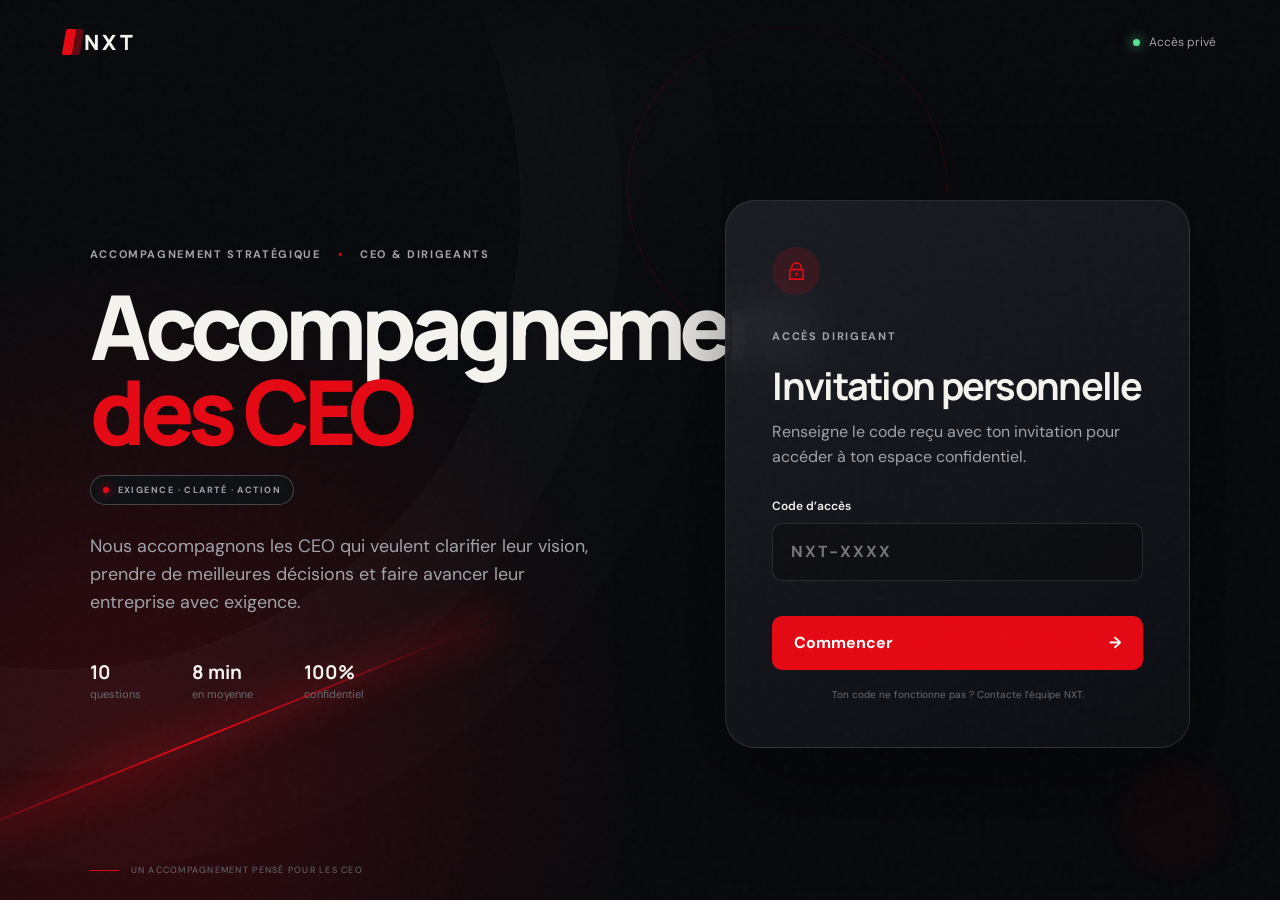
==== commit 6836b2e3: "Reposition landing page for CEO support" ====
--- a/index.html
+++ b/index.html
@@ -3,9 +3,10 @@
   <head>
     <meta charset="UTF-8" />
     <meta name="viewport" content="width=device-width, initial-scale=1.0" />
-    <meta name="description" content="Onboarding du bootcamp NXT — prépare ton projet avant le grand saut." />
+    <meta name="description" content="NXT accompagne les CEO dans leurs décisions stratégiques, leur vision et le développement de leur entreprise." />
     <meta name="theme-color" content="#08090c" />
-    <title>NXT — Bootcamp Onboarding</title>
+    <title>NXT — Accompagnement stratégique des CEO</title>
+    <link rel="icon" href="/favicon.svg" type="image/svg+xml" />
     <link rel="preconnect" href="https://fonts.googleapis.com" />
     <link rel="preconnect" href="https://fonts.gstatic.com" crossorigin />
     <link href="https://fonts.googleapis.com/css2?family=DM+Sans:wght@400;500;600;700&family=Manrope:wght@600;700;800&display=swap" rel="stylesheet" />
@@ -33,14 +34,14 @@
 
         <div class="hero__content">
           <div class="hero__copy">
-            <p class="eyebrow"><span>Bootcamp intensif</span><span>Onboarding</span></p>
-            <h1 id="hero-title">Bootcamp<br /><em>stratégique</em></h1>
-            <div class="hero__badge" aria-label="Niveau Navy SEALs">
+            <p class="eyebrow"><span>Accompagnement stratégique</span><span>CEO &amp; dirigeants</span></p>
+            <h1 id="hero-title">Accompagnement<br /><em>des CEO</em></h1>
+            <div class="hero__badge" aria-label="Exigence, clarté et action">
               <span aria-hidden="true"></span>
-              Navy SEALs level
+              Exigence · Clarté · Action
             </div>
             <p class="hero__lead">
-              Cinq jours pour développer ta vision, affûter ton plan et te préparer à l’inattendu. Au camp de base, chaque épreuve te rapproche de l'élite.
+              Nous accompagnons les CEO qui veulent clarifier leur vision, prendre de meilleures décisions et faire avancer leur entreprise avec exigence.
             </p>
             <div class="hero__facts" aria-label="Informations sur le questionnaire">
               <div><strong id="hero-question-count">10</strong><span>questions</span></div>
@@ -56,9 +57,9 @@
                 <path d="M12 14v2" stroke="currentColor" stroke-width="1.7" stroke-linecap="round" />
               </svg>
             </div>
-            <p class="eyebrow">Accès participant</p>
+            <p class="eyebrow">Accès dirigeant</p>
             <h2>Invitation personnelle</h2>
-            <p>Renseigne le code reçu avec ton invitation pour débloquer ton onboarding.</p>
+            <p>Renseigne le code reçu avec ton invitation pour accéder à ton espace confidentiel.</p>
 
             <form id="access-form" novalidate>
               <label class="field-label" for="access-code">Code d’accès</label>
@@ -71,11 +72,11 @@
                 <span>Commencer</span><span aria-hidden="true">→</span>
               </button>
             </form>
-            <p class="access-card__note">Ton code ne fonctionne pas ? Contacte l’équipe du bootcamp.</p>
+            <p class="access-card__note">Ton code ne fonctionne pas ? Contacte l’équipe NXT.</p>
           </aside>
         </div>
 
-        <div class="hero__footer" aria-hidden="true"><span></span>Une expérience pensée pour toi</div>
+        <div class="hero__footer" aria-hidden="true"><span></span>Un accompagnement pensé pour les CEO</div>
       </section>
 
     </main>
--- a/styles.css
+++ b/styles.css
@@ -155,7 +155,7 @@
 .questionnaire--simple .question-card { padding: 0; margin: 0 0 clamp(54px, 7vw, 76px); border: 0; }
 .questionnaire--simple .question-card:focus-within { border: 0; }
 .questionnaire--simple .question-title { margin-bottom: 18px; font-size: clamp(22px, 2.5vw, 30px); line-height: 1.25; }
-.questionnaire--simple .question-helper { max-width: 680px; margin: -8px 0 18px; color: var(--color-text-muted); font-size: 14px; line-height: 1.55; }
+.questionnaire--simple .question-helper { max-width: 680px; margin: -8px 0 18px; color: var(--color-text-muted); font-size: 14px; line-height: 1.75; white-space: pre-line; }
 .questionnaire--simple .answer-input { min-height: 150px; padding: 18px; border: 1px solid var(--color-input-border); border-radius: var(--radius-small); background: var(--color-input-background); font-size: 17px; transition: border-color var(--ease), background var(--ease), box-shadow var(--ease); }
 .questionnaire--simple .answer-input:hover { border-color: var(--color-input-border-hover); }
 .questionnaire--simple .answer-input:focus { border-color: var(--color-accent); box-shadow: 0 0 0 3px var(--color-accent-soft); }
@@ -491,37 +491,24 @@
   .briefing-final { min-height: 65vh; padding: 100px 0; }
 }
 
-/* Page de présentation uniquement textuelle */
+/* Confirmation de fin de parcours */
 .text-page { background: var(--color-background); }
 .text-page__header { background: linear-gradient(to bottom, rgba(8,9,12,.96), transparent); }
 .text-page__confidential { color: var(--color-text-dim); font-size: 11px; }
-.text-page__content { width: min(760px, calc(100% - 48px)); margin: 0 auto; padding: 180px 0 120px; }
 .text-page__label { margin-bottom: 24px !important; color: var(--color-accent) !important; font-size: 10px !important; font-weight: 700; letter-spacing: .17em; text-transform: uppercase; }
-.text-introduction { margin-bottom: 120px; }
-.text-introduction h1 { margin: 0 0 50px; font: 700 clamp(52px, 7vw, 82px)/1 var(--font-display); letter-spacing: -.065em; }
-.text-page__content p, .text-page__content li { color: var(--color-text-muted); font-size: 18px; line-height: 1.78; }
-.text-page__content p { margin-bottom: 24px; }
-.text-section { margin-bottom: 110px; }
-.text-section h2 { max-width: 680px; margin: 0 0 34px; font: 700 clamp(34px, 4vw, 48px)/1.1 var(--font-display); letter-spacing: -.05em; }
-.text-section h3 { margin: 48px 0 10px; font: 600 24px/1.25 var(--font-display); letter-spacing: -.035em; }
-.text-section ul { margin: 0; padding-left: 24px; }
-.text-section li { padding-left: 8px; margin-bottom: 14px; }
-.text-section li::marker { color: var(--color-accent); }
-.text-outcomes h3 + p { margin-top: 0; }
-.text-page__footer { padding-top: 20px; }
-.text-page__footer p { margin-bottom: 18px; }
-.text-page__footer a { color: var(--color-text); font-weight: 600; text-underline-offset: 5px; }
-.text-page__footer a:hover { color: var(--color-accent); }
+.confirmation-page { min-height: 100vh; padding: 140px 24px 80px; display: grid; place-items: center; }
+.confirmation-message { width: min(720px, 100%); text-align: center; }
+.confirmation-message__icon { width: 58px; height: 58px; margin: 0 auto 32px; display: grid; place-items: center; border: 1px solid var(--color-accent); border-radius: 50%; background: var(--color-accent-soft); color: var(--color-accent); font: 700 24px/1 var(--font-display); }
+.confirmation-message h1 { margin: 0 auto 28px; font: 700 clamp(48px, 7vw, 78px)/1 var(--font-display); letter-spacing: -.065em; }
+.confirmation-message > p:not(.text-page__label) { max-width: 590px; margin: 0 auto 42px; color: var(--color-text-muted); font-size: 18px; line-height: 1.75; }
+.confirmation-message .button { min-width: 210px; }
 
 @media (max-width: 560px) {
   .text-page__confidential { display: none; }
-  .text-page__content { width: calc(100% - 40px); padding: 130px 0 85px; }
-  .text-introduction { margin-bottom: 90px; }
-  .text-introduction h1 { margin-bottom: 38px; font-size: 50px; }
-  .text-page__content p, .text-page__content li { font-size: 16px; }
-  .text-section { margin-bottom: 82px; }
-  .text-section h2 { font-size: 34px; }
-  .text-section h3 { margin-top: 40px; font-size: 22px; }
+  .confirmation-page { padding: 115px 20px 60px; }
+  .confirmation-message h1 { font-size: 46px; }
+  .confirmation-message > p:not(.text-page__label) { font-size: 16px; }
+  .confirmation-message .button { width: 100%; }
 }
 
 /* Coordonnées participant */
@@ -591,6 +578,30 @@
 .admin-code-toggle { padding: 8px 0; border: 0; border-bottom: 1px solid var(--color-border-strong); background: transparent; color: var(--color-text-muted); cursor: pointer; font-size: 11px; }
 .admin-code-toggle:hover { border-color: var(--color-text); color: var(--color-text); }
 .admin-code-toggle:disabled { cursor: wait; opacity: .5; }
+.admin-questions { margin-bottom: 90px; }
+.admin-section-intro { max-width: 720px; margin: -10px 0 30px; color: var(--color-text-muted); font-size: 13px; line-height: 1.65; }
+.admin-question-list { border-top: 1px solid var(--color-border); }
+.admin-question-editor { padding: 30px 4px 34px; display: grid; grid-template-columns: 1fr 1fr; gap: 20px; border-bottom: 1px solid var(--color-border); }
+.admin-question-editor__header { grid-column: 1 / -1; display: flex; align-items: center; justify-content: space-between; gap: 20px; }
+.admin-question-editor__header > span { color: var(--color-accent); font-size: 10px; font-weight: 700; letter-spacing: .14em; text-transform: uppercase; }
+.admin-question-editor__controls { display: flex; align-items: center; gap: 14px; }
+.admin-question-editor__controls button { padding: 5px 0; border: 0; background: transparent; color: var(--color-text-muted); cursor: pointer; font-size: 11px; }
+.admin-question-editor__controls button:hover { color: var(--color-text); }
+.admin-question-editor__controls button:disabled { color: var(--color-text-dim); cursor: default; opacity: .4; }
+.admin-question-editor__controls button:last-child { margin-left: 8px; color: var(--color-error); }
+.admin-question-editor label { display: grid; gap: 9px; color: var(--color-text-muted); font-size: 11px; }
+.admin-question-editor label:nth-of-type(1), .admin-question-editor label:nth-of-type(2) { grid-column: 1 / -1; }
+.admin-question-editor input[type="text"], .admin-question-editor textarea { width: 100%; padding: 14px 15px; border: 1px solid var(--color-input-border); border-radius: var(--radius-small); outline: 0; resize: vertical; background: var(--color-input-background); color: var(--color-text); line-height: 1.5; transition: border var(--ease), box-shadow var(--ease); }
+.admin-question-editor input[type="text"] { height: 50px; }
+.admin-question-editor textarea { min-height: 110px; }
+.admin-question-editor input:focus, .admin-question-editor textarea:focus { border-color: var(--color-accent); box-shadow: 0 0 0 3px var(--color-accent-soft); }
+.admin-question-editor input.is-invalid { border-color: var(--color-error); }
+.admin-question-editor__required { grid-column: 1 / -1; display: flex !important; grid-auto-flow: column; justify-content: start; align-items: center; gap: 10px !important; cursor: pointer; }
+.admin-question-editor__required input { accent-color: var(--color-accent); }
+.admin-question-actions { margin-top: 22px; display: flex; justify-content: space-between; gap: 12px; }
+.admin-question-feedback { min-height: 20px; margin: 12px 0 0; color: var(--color-text-dim); font-size: 11px; text-align: right; }
+.admin-question-feedback.is-error { color: var(--color-error); }
+.admin-question-feedback.is-success { color: var(--color-success); }
 .admin-responses-heading { margin-bottom: 24px; }
 .admin-toolbar { margin-bottom: 28px; display: flex; align-items: center; justify-content: space-between; gap: 30px; }
 .admin-toolbar p { margin: 0; color: var(--color-text-muted); font-size: 13px; }
@@ -630,12 +641,20 @@
   .admin-dashboard { width: calc(100% - 40px); padding-top: 120px; }
   .admin-dashboard__heading { margin-bottom: 50px; align-items: flex-start; flex-direction: column; }
   .admin-codes { margin-bottom: 72px; }
+  .admin-questions { margin-bottom: 72px; }
   .admin-code-form { grid-template-columns: 1fr 1fr; }
   .admin-code-form label { grid-column: 1 / -1; }
   .admin-code-form .button { padding-inline: 14px; gap: 12px; }
   .admin-code-row { grid-template-columns: 1fr auto; gap: 8px 18px; }
   .admin-code-row > small { grid-column: 1; }
   .admin-code-toggle { grid-column: 2; grid-row: 1 / span 2; }
+  .admin-question-editor { grid-template-columns: 1fr; }
+  .admin-question-editor label { grid-column: 1 / -1; }
+  .admin-question-editor__header { align-items: flex-start; }
+  .admin-question-editor__controls { gap: 12px; }
+  .admin-question-actions { align-items: stretch; flex-direction: column; }
+  .admin-question-actions .button { width: 100%; }
+  .admin-question-feedback { text-align: left; }
   .admin-toolbar { align-items: stretch; flex-direction: column; }
   .admin-search input { width: 100%; }
   .submission summary { grid-template-columns: 1fr 20px; gap: 12px; }
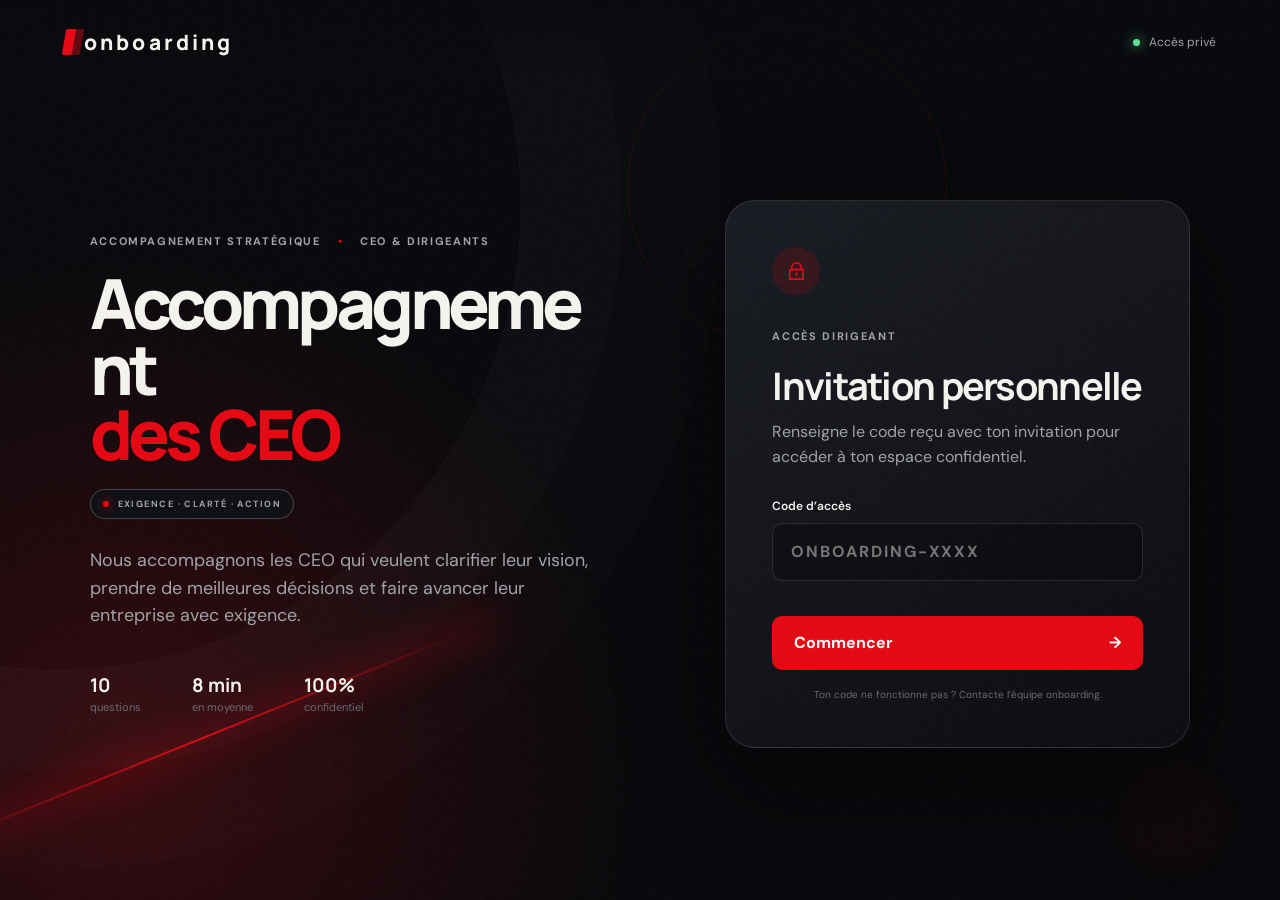
==== commit a14d5ec2: "Rename visible brand to onboarding" ====
--- a/index.html
+++ b/index.html
@@ -3,22 +3,22 @@
   <head>
     <meta charset="UTF-8" />
     <meta name="viewport" content="width=device-width, initial-scale=1.0" />
-    <meta name="description" content="NXT accompagne les CEO dans leurs décisions stratégiques, leur vision et le développement de leur entreprise." />
+    <meta name="description" content="onboarding accompagne les CEO dans leurs décisions stratégiques, leur vision et le développement de leur entreprise." />
     <meta name="theme-color" content="#08090c" />
-    <title>NXT — Accompagnement stratégique des CEO</title>
+    <title>onboarding — Accompagnement stratégique des CEO</title>
     <link rel="icon" href="/favicon.svg" type="image/svg+xml" />
     <link rel="preconnect" href="https://fonts.googleapis.com" />
     <link rel="preconnect" href="https://fonts.gstatic.com" crossorigin />
     <link href="https://fonts.googleapis.com/css2?family=DM+Sans:wght@400;500;600;700&family=Manrope:wght@600;700;800&display=swap" rel="stylesheet" />
-    <link rel="stylesheet" href="styles.css?v=17" />
+    <link rel="stylesheet" href="styles.css?v=24" />
   </head>
   <body>
     <div class="grain" aria-hidden="true"></div>
 
     <header class="site-header">
-      <a class="brand" href="#home" aria-label="NXT, retour à l’accueil">
+      <a class="brand" href="#home" aria-label="onboarding, retour à l’accueil">
         <span class="brand__symbol" aria-hidden="true"></span>
-        <span>NXT</span>
+        <span>onboarding</span>
       </a>
       <div class="header-status">
         <span class="header-status__dot" aria-hidden="true"></span>
@@ -64,7 +64,7 @@
             <form id="access-form" novalidate>
               <label class="field-label" for="access-code">Code d’accès</label>
               <div class="code-field">
-                <input id="access-code" name="code" type="text" autocomplete="one-time-code" placeholder="NXT-XXXX" maxlength="64" required />
+                <input id="access-code" name="code" type="text" autocomplete="one-time-code" placeholder="ONBOARDING-XXXX" maxlength="64" required />
                 <span class="code-field__check" aria-hidden="true">✓</span>
               </div>
               <p class="field-error" id="access-error" role="alert"></p>
@@ -72,11 +72,9 @@
                 <span>Commencer</span><span aria-hidden="true">→</span>
               </button>
             </form>
-            <p class="access-card__note">Ton code ne fonctionne pas ? Contacte l’équipe NXT.</p>
+            <p class="access-card__note">Ton code ne fonctionne pas ? Contacte l’équipe onboarding.</p>
           </aside>
         </div>
-
-        <div class="hero__footer" aria-hidden="true"><span></span>Un accompagnement pensé pour les CEO</div>
       </section>
 
     </main>
--- a/styles.css
+++ b/styles.css
@@ -50,11 +50,11 @@
 .hero::before { content: ""; position: absolute; z-index: -1; width: min(75vw, 930px); aspect-ratio: 1; left: -32vw; top: -29%; border: 1px solid rgba(255,255,255,.045); border-radius: 50%; box-shadow: 0 0 0 100px rgba(255,255,255,.011), 0 0 0 200px rgba(255,255,255,.007); }
 .hero__content { width: 100%; display: grid; grid-template-columns: minmax(0, 1.2fr) minmax(350px, 465px); align-items: center; gap: clamp(48px, 9vw, 150px); }
 .hero__copy, .access-card { position: relative; z-index: 2; }
-.hero__copy { max-width: 770px; }
+.hero__copy { min-width: 0; max-width: 770px; }
 .eyebrow { display: flex; align-items: center; gap: 17px; margin: 0 0 22px; color: var(--color-text-muted); font-size: 11px; font-weight: 700; letter-spacing: .15em; text-transform: uppercase; }
 .eyebrow span + span::before { content: "•"; margin-right: 17px; color: var(--color-accent); }
 h1, h2, h3, p { margin-top: 0; }
-.hero h1 { margin-bottom: 27px; font: 800 clamp(54px, 7vw, 102px)/.95 var(--font-display); letter-spacing: -.067em; }
+.hero h1 { max-width: 100%; margin-bottom: 27px; overflow-wrap: anywhere; font: 800 clamp(46px, 5.4vw, 84px)/.95 var(--font-display); letter-spacing: -.067em; }
 .hero h1 em, .questionnaire__intro h2 em { color: var(--color-accent); font-style: normal; }
 .hero__badge { width: fit-content; margin: -5px 0 28px; padding: 8px 12px; display: flex; align-items: center; gap: 9px; border: 1px solid var(--color-border-strong); border-radius: 999px; background: var(--color-background-soft); color: var(--color-text-muted); font-size: 9px; font-weight: 700; letter-spacing: .16em; text-transform: uppercase; }
 .hero__badge span { width: 6px; height: 6px; border-radius: 50%; background: var(--color-accent); box-shadow: 0 0 10px var(--color-accent); }
@@ -67,8 +67,6 @@
 .hero__halo { position: absolute; z-index: -1; border-radius: 50%; pointer-events: none; }
 .hero__halo--one { width: 320px; height: 320px; right: 26%; top: 3%; border: 1px solid rgba(229,9,20,.14); }
 .hero__halo--two { width: 110px; height: 110px; right: 4%; bottom: 3%; background: rgba(229,9,20,.04); filter: blur(8px); }
-.hero__footer { position: absolute; bottom: 24px; left: clamp(24px, 7vw, 110px); display: flex; align-items: center; gap: 12px; color: var(--color-text-dim); font-size: 9px; letter-spacing: .14em; text-transform: uppercase; }
-.hero__footer span { width: 29px; height: 1px; background: var(--color-accent); }
 
 .access-card { padding: clamp(30px, 4vw, 46px); border: 1px solid var(--color-border); border-radius: var(--radius-large); background: linear-gradient(145deg, rgba(29,31,38,.91), rgba(14,15,19,.89)); box-shadow: var(--shadow-card); backdrop-filter: blur(22px); }
 .access-card__icon { width: 48px; height: 48px; margin-bottom: 34px; display: grid; place-items: center; border-radius: 50%; color: var(--color-accent); background: var(--color-accent-soft); }
@@ -256,7 +254,6 @@
   .hero__lead { margin-left: auto; margin-right: auto; }
   .hero__facts { justify-content: center; }
   .access-card { width: min(500px, 100%); margin: 0 auto; }
-  .hero__footer { display: none; }
   .questionnaire { grid-template-columns: 1fr; }
   .questionnaire__rail { padding: 80px clamp(28px, 8vw, 78px) 50px; border-right: 0; border-bottom: 1px solid var(--color-border); }
   .rail-sticky { position: static; }
@@ -275,7 +272,7 @@
   .header-status span:last-child { display: none; }
   .hero { padding: 104px 20px 46px; }
   .hero__content { gap: 36px; }
-  .hero h1 { font-size: 48px; }
+  .hero h1 { font-size: clamp(34px, 11vw, 44px); }
   .hero__lead { margin-bottom: 30px; font-size: 16px; }
   .hero__facts { gap: 23px; }
   .hero__facts div:last-child { display: none; }
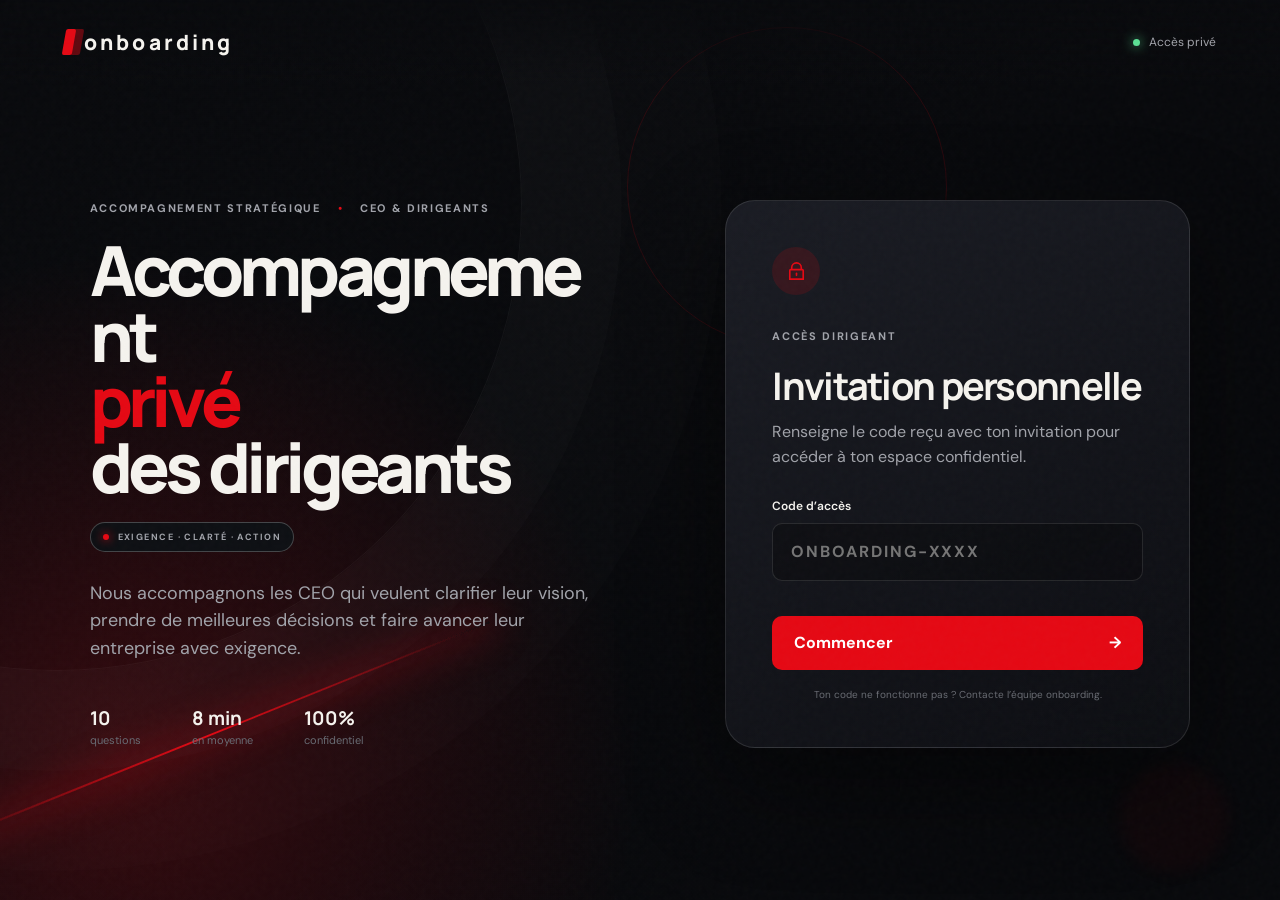
==== commit 7640b178: "Rename hero for private executive support" ====
--- a/index.html
+++ b/index.html
@@ -5,7 +5,7 @@
     <meta name="viewport" content="width=device-width, initial-scale=1.0" />
     <meta name="description" content="onboarding accompagne les CEO dans leurs décisions stratégiques, leur vision et le développement de leur entreprise." />
     <meta name="theme-color" content="#08090c" />
-    <title>onboarding — Accompagnement stratégique des CEO</title>
+    <title>onboarding — Accompagnement privé des dirigeants</title>
     <link rel="icon" href="/favicon.svg" type="image/svg+xml" />
     <link rel="preconnect" href="https://fonts.googleapis.com" />
     <link rel="preconnect" href="https://fonts.gstatic.com" crossorigin />
@@ -35,7 +35,7 @@
         <div class="hero__content">
           <div class="hero__copy">
             <p class="eyebrow"><span>Accompagnement stratégique</span><span>CEO &amp; dirigeants</span></p>
-            <h1 id="hero-title">Accompagnement<br /><em>des CEO</em></h1>
+            <h1 id="hero-title">Accompagnement<br /><em>privé</em><br />des dirigeants</h1>
             <div class="hero__badge" aria-label="Exigence, clarté et action">
               <span aria-hidden="true"></span>
               Exigence · Clarté · Action
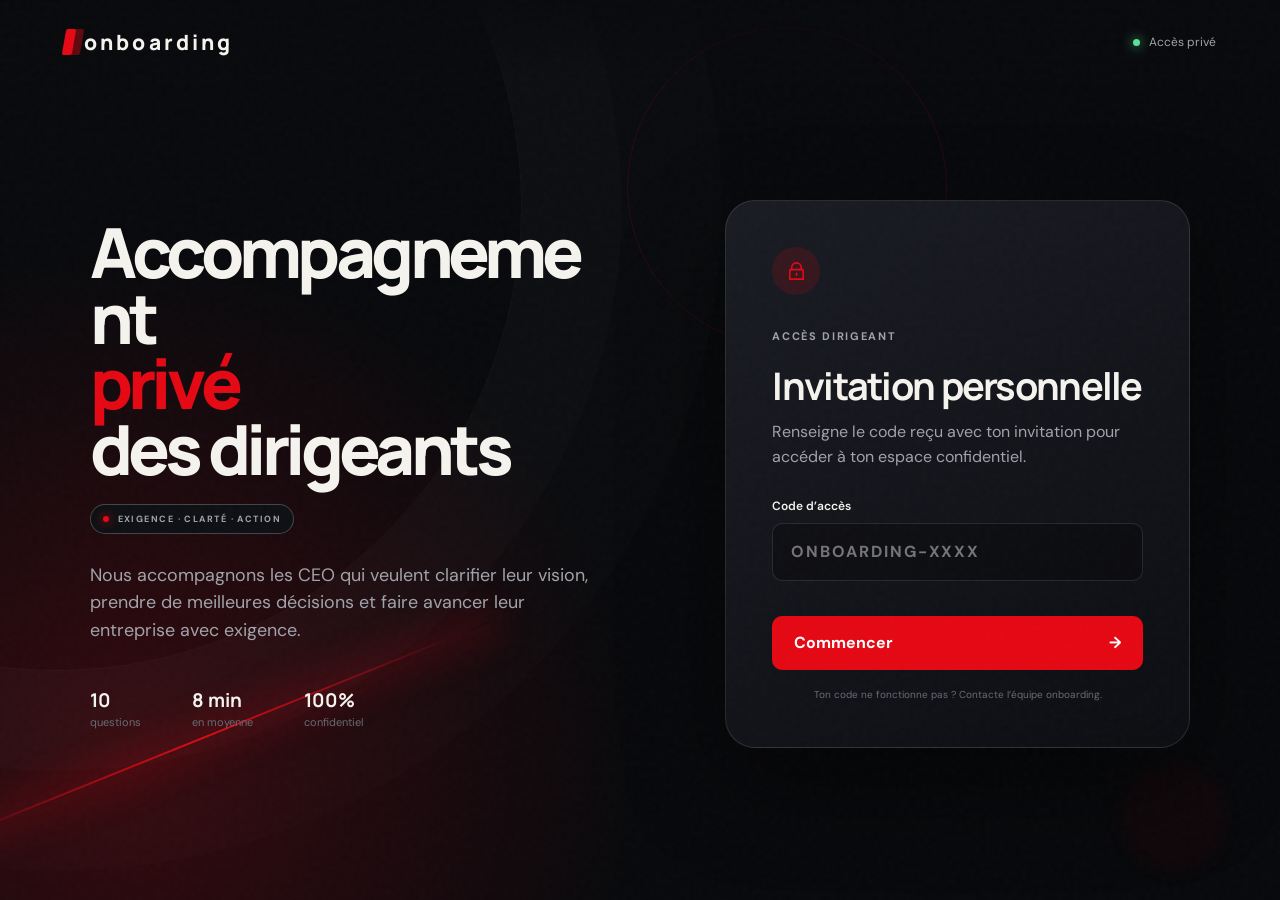
==== commit d23df7d8: "Remove hero eyebrow" ====
--- a/index.html
+++ b/index.html
@@ -34,7 +34,6 @@
 
         <div class="hero__content">
           <div class="hero__copy">
-            <p class="eyebrow"><span>Accompagnement stratégique</span><span>CEO &amp; dirigeants</span></p>
             <h1 id="hero-title">Accompagnement<br /><em>privé</em><br />des dirigeants</h1>
             <div class="hero__badge" aria-label="Exigence, clarté et action">
               <span aria-hidden="true"></span>
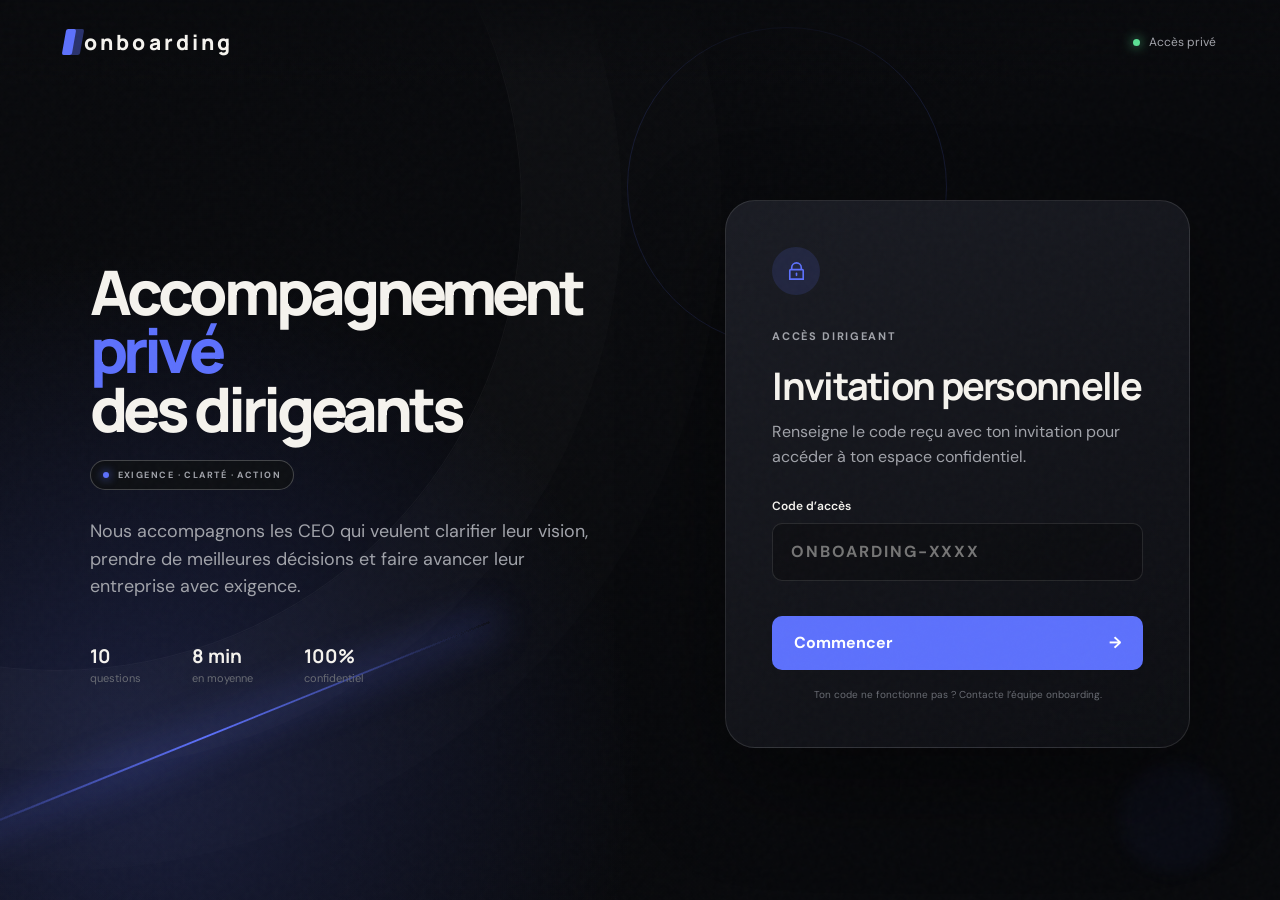
==== commit 85c7fcfc: "Replace primary red with blue" ====
--- a/index.html
+++ b/index.html
@@ -10,7 +10,7 @@
     <link rel="preconnect" href="https://fonts.googleapis.com" />
     <link rel="preconnect" href="https://fonts.gstatic.com" crossorigin />
     <link href="https://fonts.googleapis.com/css2?family=DM+Sans:wght@400;500;600;700&family=Manrope:wght@600;700;800&display=swap" rel="stylesheet" />
-    <link rel="stylesheet" href="styles.css?v=24" />
+    <link rel="stylesheet" href="styles.css?v=25" />
   </head>
   <body>
     <div class="grain" aria-hidden="true"></div>
--- a/styles.css
+++ b/styles.css
@@ -13,9 +13,10 @@
   --color-input-background: #111318;
   --color-input-border: #363a43;
   --color-input-border-hover: #505560;
-  --color-accent: #e50914;
-  --color-accent-bright: #ff2f3a;
-  --color-accent-soft: rgba(229, 9, 20, 0.14);
+  --color-accent: #5d71fc;
+  --color-accent-bright: #7f8fff;
+  --color-accent-rgb: 93, 113, 252;
+  --color-accent-soft: rgba(var(--color-accent-rgb), 0.14);
   --color-success: #5be094;
   --color-error: #ff6b73;
   --color-white: #ffffff;
@@ -42,11 +43,11 @@
 .site-header { position: fixed; z-index: 40; top: 0; left: 0; width: 100%; height: 84px; padding: 0 clamp(22px, 5vw, 72px); display: flex; align-items: center; justify-content: space-between; background: linear-gradient(to bottom, rgba(8, 9, 12, 0.92), transparent); pointer-events: none; }
 .site-header > * { pointer-events: auto; }
 .brand { display: flex; align-items: center; gap: 10px; color: var(--color-text); text-decoration: none; font: 800 21px/1 var(--font-display); letter-spacing: 0.15em; }
-.brand__symbol { width: 10px; height: 26px; display: block; border-radius: 2px; background: var(--color-accent); transform: skew(-10deg); box-shadow: 8px 0 0 rgba(229, 9, 20, 0.4); }
+.brand__symbol { width: 10px; height: 26px; display: block; border-radius: 2px; background: var(--color-accent); transform: skew(-10deg); box-shadow: 8px 0 0 rgba(var(--color-accent-rgb), 0.4); }
 .header-status { display: flex; align-items: center; gap: 9px; color: var(--color-text-muted); font-size: 12px; }
 .header-status__dot { width: 7px; height: 7px; border-radius: 50%; background: var(--color-success); box-shadow: 0 0 12px var(--color-success); }
 
-.hero { position: relative; min-height: 100vh; padding: 118px clamp(24px, 7vw, 110px) 70px; display: grid; align-items: center; overflow: hidden; isolation: isolate; background: radial-gradient(circle at 10% 85%, rgba(229, 9, 20, 0.2), transparent 37%), linear-gradient(110deg, #090a0d 0%, var(--color-background) 70%); }
+.hero { position: relative; min-height: 100vh; padding: 118px clamp(24px, 7vw, 110px) 70px; display: grid; align-items: center; overflow: hidden; isolation: isolate; background: radial-gradient(circle at 10% 85%, rgba(var(--color-accent-rgb), 0.2), transparent 37%), linear-gradient(110deg, #090a0d 0%, var(--color-background) 70%); }
 .hero::before { content: ""; position: absolute; z-index: -1; width: min(75vw, 930px); aspect-ratio: 1; left: -32vw; top: -29%; border: 1px solid rgba(255,255,255,.045); border-radius: 50%; box-shadow: 0 0 0 100px rgba(255,255,255,.011), 0 0 0 200px rgba(255,255,255,.007); }
 .hero__content { width: 100%; display: grid; grid-template-columns: minmax(0, 1.2fr) minmax(350px, 465px); align-items: center; gap: clamp(48px, 9vw, 150px); }
 .hero__copy, .access-card { position: relative; z-index: 2; }
@@ -54,7 +55,7 @@
 .eyebrow { display: flex; align-items: center; gap: 17px; margin: 0 0 22px; color: var(--color-text-muted); font-size: 11px; font-weight: 700; letter-spacing: .15em; text-transform: uppercase; }
 .eyebrow span + span::before { content: "•"; margin-right: 17px; color: var(--color-accent); }
 h1, h2, h3, p { margin-top: 0; }
-.hero h1 { max-width: 100%; margin-bottom: 27px; overflow-wrap: anywhere; font: 800 clamp(46px, 5.4vw, 84px)/.95 var(--font-display); letter-spacing: -.067em; }
+.hero h1 { max-width: 100%; margin-bottom: 27px; overflow-wrap: normal; font: 800 clamp(46px, 4.8vw, 76px)/.95 var(--font-display); letter-spacing: -.067em; }
 .hero h1 em, .questionnaire__intro h2 em { color: var(--color-accent); font-style: normal; }
 .hero__badge { width: fit-content; margin: -5px 0 28px; padding: 8px 12px; display: flex; align-items: center; gap: 9px; border: 1px solid var(--color-border-strong); border-radius: 999px; background: var(--color-background-soft); color: var(--color-text-muted); font-size: 9px; font-weight: 700; letter-spacing: .16em; text-transform: uppercase; }
 .hero__badge span { width: 6px; height: 6px; border-radius: 50%; background: var(--color-accent); box-shadow: 0 0 10px var(--color-accent); }
@@ -63,10 +64,10 @@
 .hero__facts div { display: grid; gap: 5px; }
 .hero__facts strong { font: 700 19px/1 var(--font-display); }
 .hero__facts span { color: var(--color-text-dim); font-size: 11px; }
-.hero__line { position: absolute; z-index: -1; left: -8%; bottom: 18%; width: 48vw; height: 2px; background: linear-gradient(90deg, transparent, var(--color-accent), transparent); transform: rotate(-22deg); box-shadow: 0 0 38px 8px rgba(229, 9, 20, .28); }
+.hero__line { position: absolute; z-index: -1; left: -8%; bottom: 18%; width: 48vw; height: 2px; background: linear-gradient(90deg, transparent, var(--color-accent), transparent); transform: rotate(-22deg); box-shadow: 0 0 38px 8px rgba(var(--color-accent-rgb), .28); }
 .hero__halo { position: absolute; z-index: -1; border-radius: 50%; pointer-events: none; }
-.hero__halo--one { width: 320px; height: 320px; right: 26%; top: 3%; border: 1px solid rgba(229,9,20,.14); }
-.hero__halo--two { width: 110px; height: 110px; right: 4%; bottom: 3%; background: rgba(229,9,20,.04); filter: blur(8px); }
+.hero__halo--one { width: 320px; height: 320px; right: 26%; top: 3%; border: 1px solid rgba(var(--color-accent-rgb), .14); }
+.hero__halo--two { width: 110px; height: 110px; right: 4%; bottom: 3%; background: rgba(var(--color-accent-rgb), .04); filter: blur(8px); }
 
 .access-card { padding: clamp(30px, 4vw, 46px); border: 1px solid var(--color-border); border-radius: var(--radius-large); background: linear-gradient(145deg, rgba(29,31,38,.91), rgba(14,15,19,.89)); box-shadow: var(--shadow-card); backdrop-filter: blur(22px); }
 .access-card__icon { width: 48px; height: 48px; margin-bottom: 34px; display: grid; place-items: center; border-radius: 50%; color: var(--color-accent); background: var(--color-accent-soft); }
@@ -97,7 +98,7 @@
 
 .questionnaire { display: grid; grid-template-columns: minmax(330px, 34%) 1fr; align-items: stretch; border-top: 1px solid var(--color-border); background: var(--color-background); }
 .questionnaire-page .questionnaire { padding-top: 84px; border-top: 0; }
-.questionnaire__rail { padding: clamp(78px, 8vw, 118px) clamp(34px, 6vw, 88px); border-right: 1px solid var(--color-border); background: radial-gradient(circle at 0 4%, rgba(229,9,20,.3), transparent 38%), var(--color-background-soft); }
+.questionnaire__rail { padding: clamp(78px, 8vw, 118px) clamp(34px, 6vw, 88px); border-right: 1px solid var(--color-border); background: radial-gradient(circle at 0 4%, rgba(var(--color-accent-rgb), .3), transparent 38%), var(--color-background-soft); }
 .rail-sticky { position: sticky; top: 104px; }
 .rail-sticky h1, .rail-sticky h2 { margin-bottom: 23px; font: 800 clamp(42px, 4.8vw, 69px)/1 var(--font-display); letter-spacing: -.06em; }
 .rail-sticky__intro { max-width: 400px; color: var(--color-text-muted); line-height: 1.65; }
@@ -116,7 +117,7 @@
 .questionnaire__intro > p:not(.eyebrow) { max-width: 660px; margin: 0; color: var(--color-text-muted); font-size: 17px; line-height: 1.66; }
 .question-form, .question-list { display: grid; gap: 0; }
 .question-card { padding: 12px 0 clamp(74px, 9vw, 118px); margin-bottom: clamp(68px, 8vw, 108px); border: 0; border-bottom: 1px solid var(--color-border); border-radius: 0; background: transparent; box-shadow: none; transition: border var(--ease), transform var(--ease); }
-.question-card:focus-within { border-bottom-color: rgba(229,9,20,.55); }
+.question-card:focus-within { border-bottom-color: rgba(var(--color-accent-rgb), .55); }
 .question-card.is-invalid { border-bottom-color: var(--color-error); animation: shake 280ms ease; }
 @keyframes shake { 25% { transform: translateX(-5px); } 75% { transform: translateX(5px); } }
 .question-card__header { margin-bottom: 18px; display: flex; align-items: center; justify-content: space-between; }
@@ -165,10 +166,10 @@
 .simple-submit .button--primary { min-width: 245px; }
 .save-status { min-height: 18px; margin: 12px 0 0; color: var(--color-success); font-size: 12px; }
 
-.success { min-height: 100vh; padding: 120px 24px 70px; display: grid; place-items: center; text-align: center; background: radial-gradient(circle at 50% 45%, rgba(229,9,20,.18), transparent 35%), var(--color-background); }
+.success { min-height: 100vh; padding: 120px 24px 70px; display: grid; place-items: center; text-align: center; background: radial-gradient(circle at 50% 45%, rgba(var(--color-accent-rgb), .18), transparent 35%), var(--color-background); }
 .success__content { width: min(680px, 100%); }
 .success__content > .eyebrow { justify-content: center; }
-.success__check { width: 100px; height: 100px; margin: 0 auto 34px; display: grid; place-items: center; border: 1px solid rgba(229,9,20,.5); border-radius: 50%; box-shadow: 0 0 55px rgba(229,9,20,.2), inset 0 0 30px rgba(229,9,20,.08); }
+.success__check { width: 100px; height: 100px; margin: 0 auto 34px; display: grid; place-items: center; border: 1px solid rgba(var(--color-accent-rgb), .5); border-radius: 50%; box-shadow: 0 0 55px rgba(var(--color-accent-rgb), .2), inset 0 0 30px rgba(var(--color-accent-rgb), .08); }
 .success__check span { width: 52px; height: 52px; display: grid; place-items: center; border-radius: 50%; background: var(--color-accent); font-size: 24px; }
 .success h2 { margin-bottom: 20px; font: 800 clamp(52px, 7vw, 88px)/1 var(--font-display); letter-spacing: -.065em; }
 .success__content > p:not(.eyebrow) { max-width: 580px; margin: 0 auto 34px; color: var(--color-text-muted); font-size: 17px; line-height: 1.65; }
@@ -182,11 +183,11 @@
 .experience-page { background: #07080a; }
 .experience-header { background: linear-gradient(to bottom, rgba(7,8,10,.94), transparent); }
 .experience { overflow: hidden; }
-.experience-hero { position: relative; min-height: 100vh; padding: 130px clamp(24px, 9vw, 145px) 90px; display: flex; align-items: center; isolation: isolate; background: radial-gradient(circle at 78% 28%, rgba(229,9,20,.12), transparent 25%), linear-gradient(125deg, #0b0d11 0%, #07080a 58%, #100809 100%); }
+.experience-hero { position: relative; min-height: 100vh; padding: 130px clamp(24px, 9vw, 145px) 90px; display: flex; align-items: center; isolation: isolate; background: radial-gradient(circle at 78% 28%, rgba(var(--color-accent-rgb), .12), transparent 25%), linear-gradient(125deg, #0b0d11 0%, #07080a 58%, #100809 100%); }
 .experience-grid { position: absolute; z-index: -2; inset: 0; opacity: .2; background-image: linear-gradient(rgba(255,255,255,.04) 1px, transparent 1px), linear-gradient(90deg, rgba(255,255,255,.04) 1px, transparent 1px); background-size: 72px 72px; mask-image: linear-gradient(to bottom, black, transparent 90%); }
 .experience-orb { position: absolute; z-index: -1; border-radius: 50%; filter: blur(2px); animation: float-orb 9s ease-in-out infinite alternate; }
-.experience-orb--one { width: min(50vw, 700px); height: min(50vw, 700px); right: -10%; top: 3%; border: 1px solid rgba(229,9,20,.25); box-shadow: inset 0 0 120px rgba(229,9,20,.08), 0 0 120px rgba(229,9,20,.06); }
-.experience-orb--two { width: 230px; height: 230px; right: 33%; bottom: 8%; background: radial-gradient(circle at 35% 30%, rgba(255,255,255,.09), rgba(229,9,20,.11) 45%, transparent 70%); filter: blur(12px); animation-delay: -3s; }
+.experience-orb--one { width: min(50vw, 700px); height: min(50vw, 700px); right: -10%; top: 3%; border: 1px solid rgba(var(--color-accent-rgb), .25); box-shadow: inset 0 0 120px rgba(var(--color-accent-rgb), .08), 0 0 120px rgba(var(--color-accent-rgb), .06); }
+.experience-orb--two { width: 230px; height: 230px; right: 33%; bottom: 8%; background: radial-gradient(circle at 35% 30%, rgba(255,255,255,.09), rgba(var(--color-accent-rgb), .11) 45%, transparent 70%); filter: blur(12px); animation-delay: -3s; }
 @keyframes float-orb { from { transform: translate3d(0,-10px,0) scale(.98); } to { transform: translate3d(-22px,24px,0) scale(1.04); } }
 .experience-hero__content { position: relative; z-index: 2; max-width: 950px; }
 .experience-hero h1 { margin: 0 0 34px; font: 800 clamp(68px, 10vw, 150px)/.85 var(--font-display); letter-spacing: -.078em; }
@@ -203,18 +204,18 @@
 
 .criteria-section, .outcomes-section { position: relative; padding: clamp(100px, 13vw, 190px) clamp(24px, 9vw, 145px); background: linear-gradient(135deg, #0d0f13, #090a0d); isolation: isolate; }
 .criteria-section { display: grid; grid-template-columns: minmax(280px, .82fr) minmax(0, 1.18fr); align-items: center; gap: clamp(50px, 9vw, 145px); }
-.criteria-glow { position: absolute; z-index: -1; width: 600px; height: 600px; left: -180px; top: 5%; border-radius: 50%; background: rgba(229,9,20,.12); filter: blur(110px); }
+.criteria-glow { position: absolute; z-index: -1; width: 600px; height: 600px; left: -180px; top: 5%; border-radius: 50%; background: rgba(var(--color-accent-rgb), .12); filter: blur(110px); }
 .section-heading h2 { margin: 0; font: 800 clamp(47px, 6vw, 86px)/.98 var(--font-display); letter-spacing: -.065em; }
 .criteria-list { display: grid; gap: 14px; perspective: 900px; }
 .glass-row { min-height: 125px; padding: 28px 32px; display: grid; grid-template-columns: 50px 1fr; align-items: center; gap: 20px; border: 1px solid rgba(255,255,255,.13); border-radius: 20px; background: linear-gradient(135deg, rgba(255,255,255,.08), rgba(255,255,255,.025)); box-shadow: inset 0 1px 0 rgba(255,255,255,.08), 0 24px 70px rgba(0,0,0,.22); backdrop-filter: blur(20px); transition: transform 350ms ease, border 350ms ease, background 350ms ease; }
-.glass-row:hover { transform: translateX(-8px) rotateY(-1deg); border-color: rgba(229,9,20,.45); background: linear-gradient(135deg, rgba(229,9,20,.1), rgba(255,255,255,.035)); }
+.glass-row:hover { transform: translateX(-8px) rotateY(-1deg); border-color: rgba(var(--color-accent-rgb), .45); background: linear-gradient(135deg, rgba(var(--color-accent-rgb), .1), rgba(255,255,255,.035)); }
 .glass-row > span, .outcome-card > span { color: var(--color-accent); font: 700 11px/1 var(--font-display); letter-spacing: .13em; }
 .glass-row p { margin: 0; color: var(--color-text-muted); font-size: clamp(17px, 1.6vw, 21px); line-height: 1.5; }
 .glass-row strong { color: var(--color-text); }
 
-.intensity-section { padding: clamp(100px, 13vw, 190px) clamp(24px, 9vw, 145px); display: grid; grid-template-columns: minmax(300px, .8fr) minmax(0, 1.2fr); align-items: center; gap: clamp(60px, 10vw, 160px); background: radial-gradient(circle at 15% 50%, rgba(229,9,20,.14), transparent 29%), var(--color-background); }
+.intensity-section { padding: clamp(100px, 13vw, 190px) clamp(24px, 9vw, 145px); display: grid; grid-template-columns: minmax(300px, .8fr) minmax(0, 1.2fr); align-items: center; gap: clamp(60px, 10vw, 160px); background: radial-gradient(circle at 15% 50%, rgba(var(--color-accent-rgb), .14), transparent 29%), var(--color-background); }
 .intensity-number { display: flex; align-items: flex-end; justify-content: center; }
-.intensity-number strong { color: var(--color-text); font: 800 clamp(190px, 27vw, 390px)/.68 var(--font-display); letter-spacing: -.12em; text-shadow: 0 0 100px rgba(229,9,20,.22); }
+.intensity-number strong { color: var(--color-text); font: 800 clamp(190px, 27vw, 390px)/.68 var(--font-display); letter-spacing: -.12em; text-shadow: 0 0 100px rgba(var(--color-accent-rgb), .22); }
 .intensity-number span { margin: 0 0 -4px 18px; color: var(--color-accent); font: 700 clamp(26px, 3vw, 45px)/1 var(--font-display); }
 .intensity-copy h2 { margin-bottom: 27px; font: 700 clamp(39px, 4.5vw, 65px)/1.08 var(--font-display); letter-spacing: -.055em; }
 .intensity-copy > p:not(.eyebrow) { max-width: 720px; color: var(--color-text-muted); font-size: 17px; line-height: 1.72; }
@@ -224,8 +225,8 @@
 
 .story-section--method { background: linear-gradient(180deg, var(--color-background), #0d0e12); }
 .confidentiality-section { padding: clamp(90px, 12vw, 170px) clamp(24px, 12vw, 190px); background: #0d0e12; }
-.confidentiality-card { position: relative; overflow: hidden; padding: clamp(40px, 7vw, 100px); border: 1px solid rgba(255,255,255,.15); border-radius: 34px; background: radial-gradient(circle at 90% 10%, rgba(229,9,20,.2), transparent 35%), linear-gradient(135deg, rgba(255,255,255,.08), rgba(255,255,255,.025)); box-shadow: inset 0 1px 0 rgba(255,255,255,.1), 0 40px 110px rgba(0,0,0,.33); backdrop-filter: blur(28px); }
-.confidentiality-card::after { content: ""; position: absolute; width: 360px; height: 360px; right: -120px; bottom: -170px; border: 1px solid rgba(229,9,20,.3); border-radius: 50%; box-shadow: 0 0 0 70px rgba(229,9,20,.025); }
+.confidentiality-card { position: relative; overflow: hidden; padding: clamp(40px, 7vw, 100px); border: 1px solid rgba(255,255,255,.15); border-radius: 34px; background: radial-gradient(circle at 90% 10%, rgba(var(--color-accent-rgb), .2), transparent 35%), linear-gradient(135deg, rgba(255,255,255,.08), rgba(255,255,255,.025)); box-shadow: inset 0 1px 0 rgba(255,255,255,.1), 0 40px 110px rgba(0,0,0,.33); backdrop-filter: blur(28px); }
+.confidentiality-card::after { content: ""; position: absolute; width: 360px; height: 360px; right: -120px; bottom: -170px; border: 1px solid rgba(var(--color-accent-rgb), .3); border-radius: 50%; box-shadow: 0 0 0 70px rgba(var(--color-accent-rgb), .025); }
 .confidentiality-card__icon { width: 54px; height: 54px; margin-bottom: 43px; display: grid; place-items: center; border-radius: 50%; background: var(--color-accent-soft); color: var(--color-accent); }
 .confidentiality-card__icon svg { width: 25px; }
 .confidentiality-card h2 { position: relative; z-index: 1; max-width: 900px; margin-bottom: 30px; font: 700 clamp(42px, 5.6vw, 80px)/1.04 var(--font-display); letter-spacing: -.06em; }
@@ -236,11 +237,11 @@
 .outcomes-section > .section-heading { margin-bottom: clamp(60px, 9vw, 115px); }
 .outcomes-grid { display: grid; grid-template-columns: repeat(2, 1fr); border-top: 1px solid var(--color-border); border-left: 1px solid var(--color-border); }
 .outcome-card { min-height: 330px; padding: clamp(32px, 5vw, 66px); border-right: 1px solid var(--color-border); border-bottom: 1px solid var(--color-border); background: linear-gradient(145deg, rgba(255,255,255,.025), transparent); transition: background 350ms ease; }
-.outcome-card:hover { background: linear-gradient(145deg, rgba(229,9,20,.09), rgba(255,255,255,.02)); }
+.outcome-card:hover { background: linear-gradient(145deg, rgba(var(--color-accent-rgb), .09), rgba(255,255,255,.02)); }
 .outcome-card h3 { max-width: 450px; margin: 50px 0 15px; font: 700 clamp(25px, 2.6vw, 38px)/1.15 var(--font-display); letter-spacing: -.04em; }
 .outcome-card p { max-width: 500px; color: var(--color-text-muted); line-height: 1.65; }
 
-.experience-final { min-height: 88vh; padding: 120px 24px; display: grid; place-items: center; text-align: center; background: radial-gradient(circle at 50% 55%, rgba(229,9,20,.2), transparent 35%), #07080a; }
+.experience-final { min-height: 88vh; padding: 120px 24px; display: grid; place-items: center; text-align: center; background: radial-gradient(circle at 50% 55%, rgba(var(--color-accent-rgb), .2), transparent 35%), #07080a; }
 .experience-final .eyebrow { justify-content: center; }
 .experience-final h2 { margin: 0 0 45px; font: 800 clamp(58px, 9vw, 130px)/.92 var(--font-display); letter-spacing: -.075em; }
 .experience-final .button { min-width: 220px; }
@@ -403,7 +404,7 @@
 /* Présentation premium et institutionnelle */
 .briefing-page { background: var(--color-background); }
 .briefing-header { background: linear-gradient(to bottom, rgba(8,9,12,.96), rgba(8,9,12,.72), transparent); }
-.briefing { overflow: hidden; background: radial-gradient(circle at 75% 5%, rgba(229,9,20,.07), transparent 22%), var(--color-background); }
+.briefing { overflow: hidden; background: radial-gradient(circle at 75% 5%, rgba(var(--color-accent-rgb), .07), transparent 22%), var(--color-background); }
 .briefing-container { width: min(1120px, calc(100% - 48px)); margin-inline: auto; }
 .briefing-label, .briefing-section-label { margin: 0 0 22px; color: var(--color-accent); font-size: 10px; font-weight: 700; letter-spacing: .17em; text-transform: uppercase; }
 
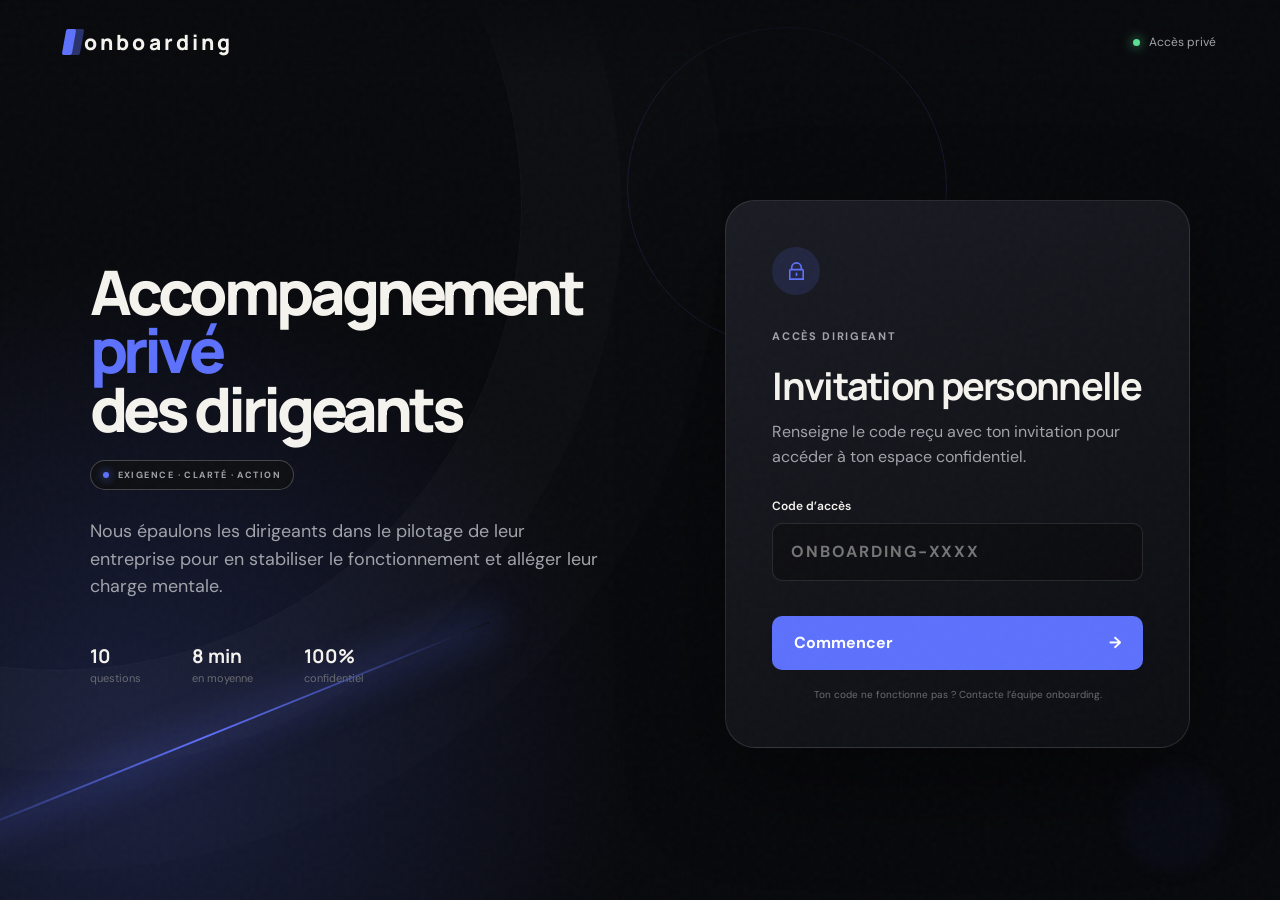
==== commit e3df4182: "Update executive support message" ====
--- a/index.html
+++ b/index.html
@@ -40,7 +40,7 @@
               Exigence · Clarté · Action
             </div>
             <p class="hero__lead">
-              Nous accompagnons les CEO qui veulent clarifier leur vision, prendre de meilleures décisions et faire avancer leur entreprise avec exigence.
+              Nous épaulons les dirigeants dans le pilotage de leur entreprise pour en stabiliser le fonctionnement et alléger leur charge mentale.
             </p>
             <div class="hero__facts" aria-label="Informations sur le questionnaire">
               <div><strong id="hero-question-count">10</strong><span>questions</span></div>
